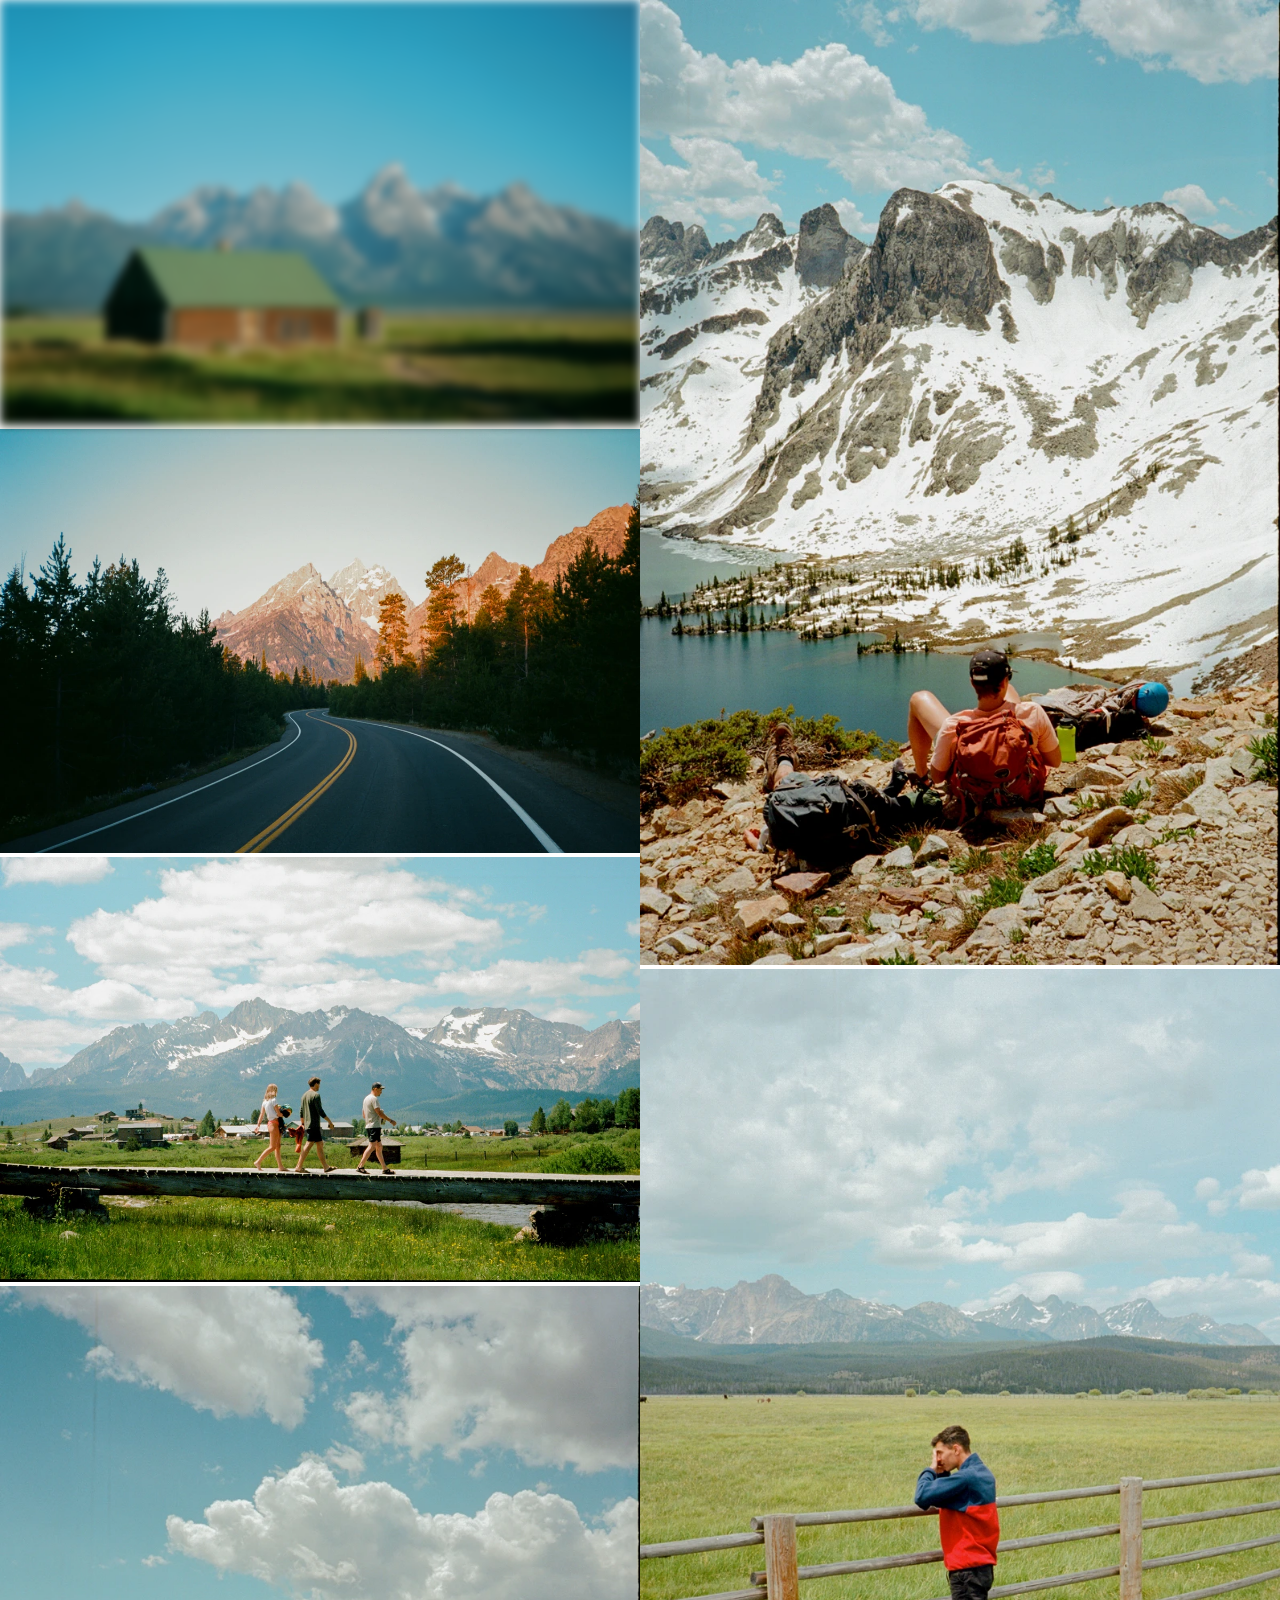
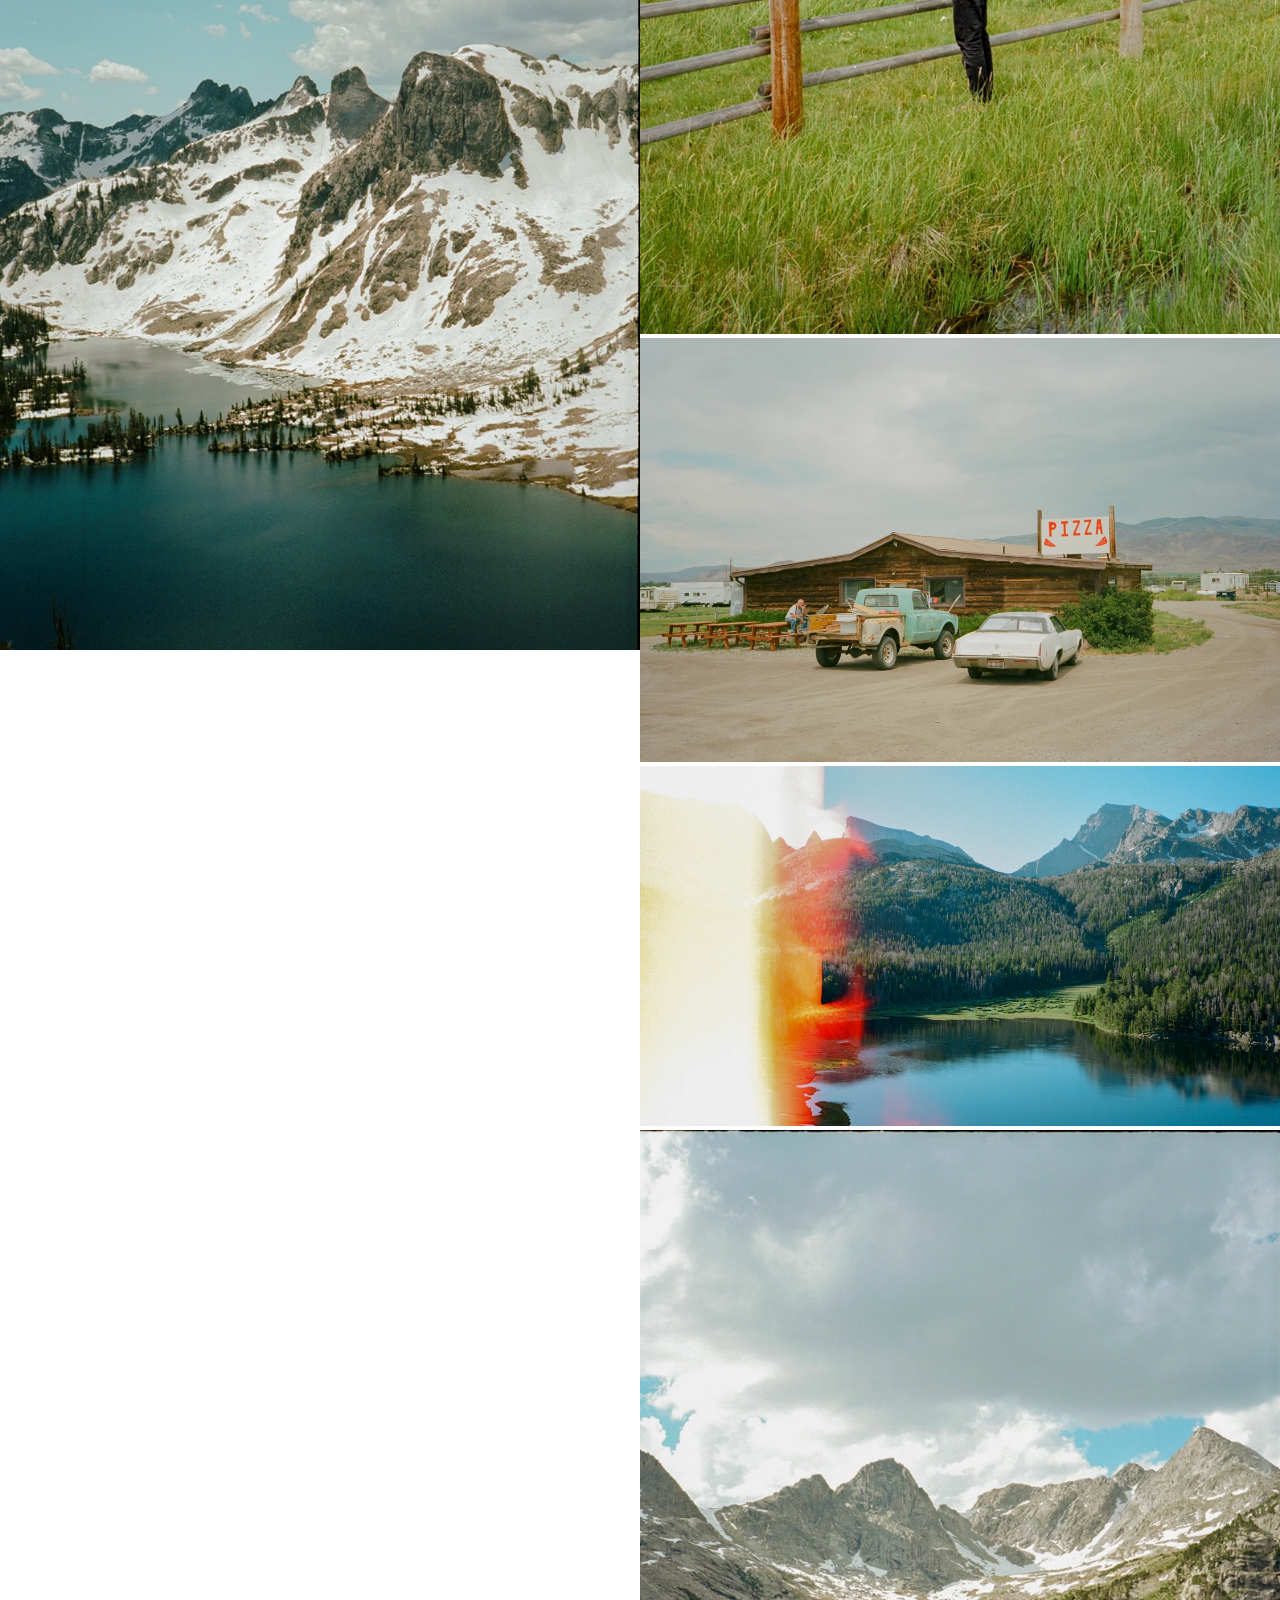
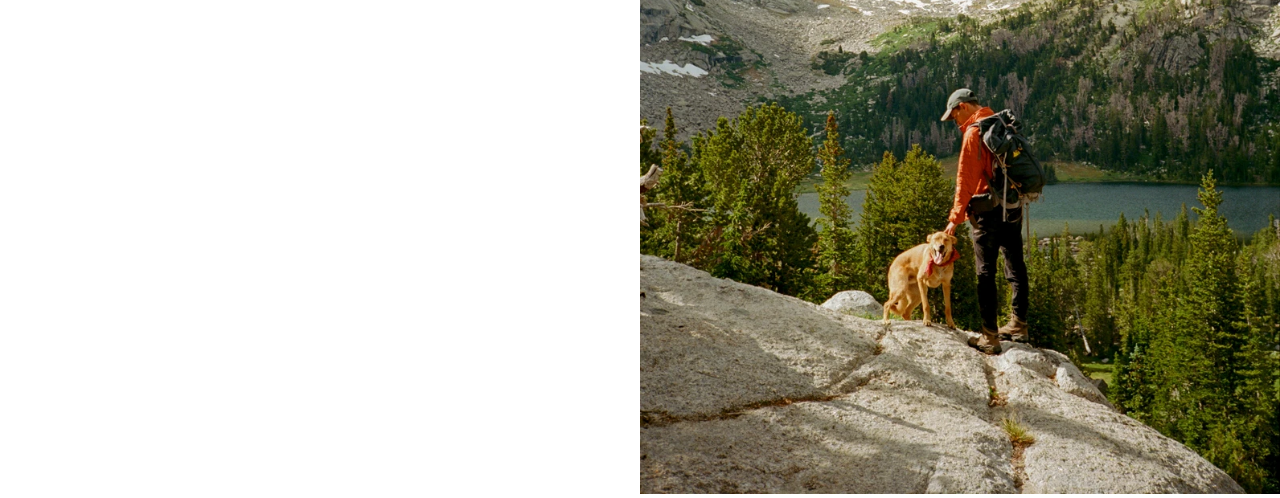
==== index.html @ 5eeb5e64 "first commit" ====
<!DOCTYPE html>
<html lang="en" dir="ltr">
  <head>
    <meta charset="utf-8">
    <title>Still Nomads</title>
      <link rel="stylesheet" href="assets/style.css">
  </head>
  <body>
    <div class="container">
      <div class="column">
        <img class="move" src="assets/images/1.jpg"></img>
        <img src="assets/images/2.jpg"></img>
        <img src="assets/images/3.jpg"></img>
        <img src="assets/images/4.jpg"></img>
        <img src="assets/images/5.jpg"></img>
      </div>
      <div class="column">
        <img src="assets/images/6.jpg"></img>
        <img src="assets/images/7.jpg"></img>
        <img src="assets/images/8.jpg"></img>
        <img src="assets/images/9.jpg"></img>
        <img src="assets/images/10.jpg"></img>
      </div>
    </div>
  </body>
</html>
---- assets/style.css ----
* {
  margin: 0;
  padding: 0;
  box-sizing: border-box;
  font: inherit;
}

img{
  width: 50vw;


}

img:hover{
  filter: blur(5px);
  mix-blend-mode: multiply;
}

.container{
  display: flex;
  flex-direction: row;
  flex-wrap: wrap;
}

.column{
    flex: 1;
    justify-content: flex-start;
    width: 50vw;
    display: inline-block;
    position: relative;
}

.move{
  top: 0;
  left: 40rem;
  position: absolute;
}
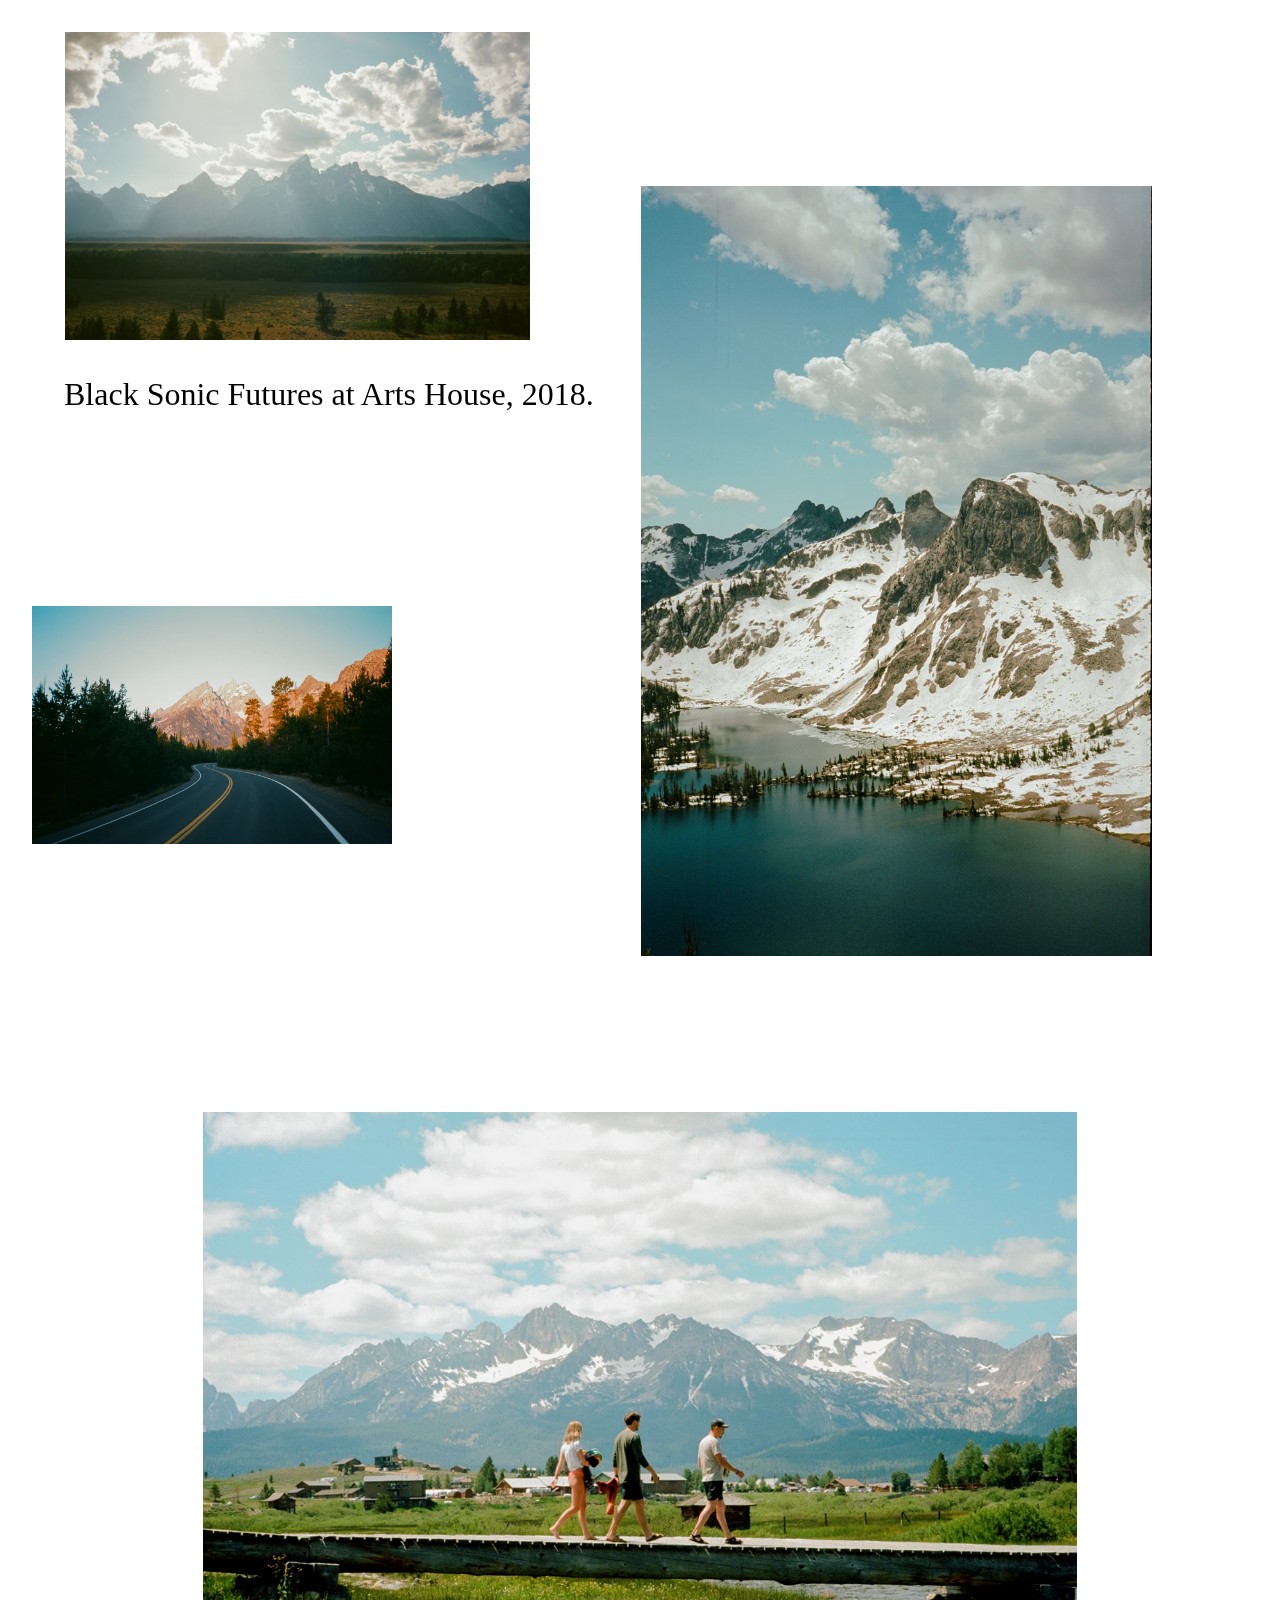
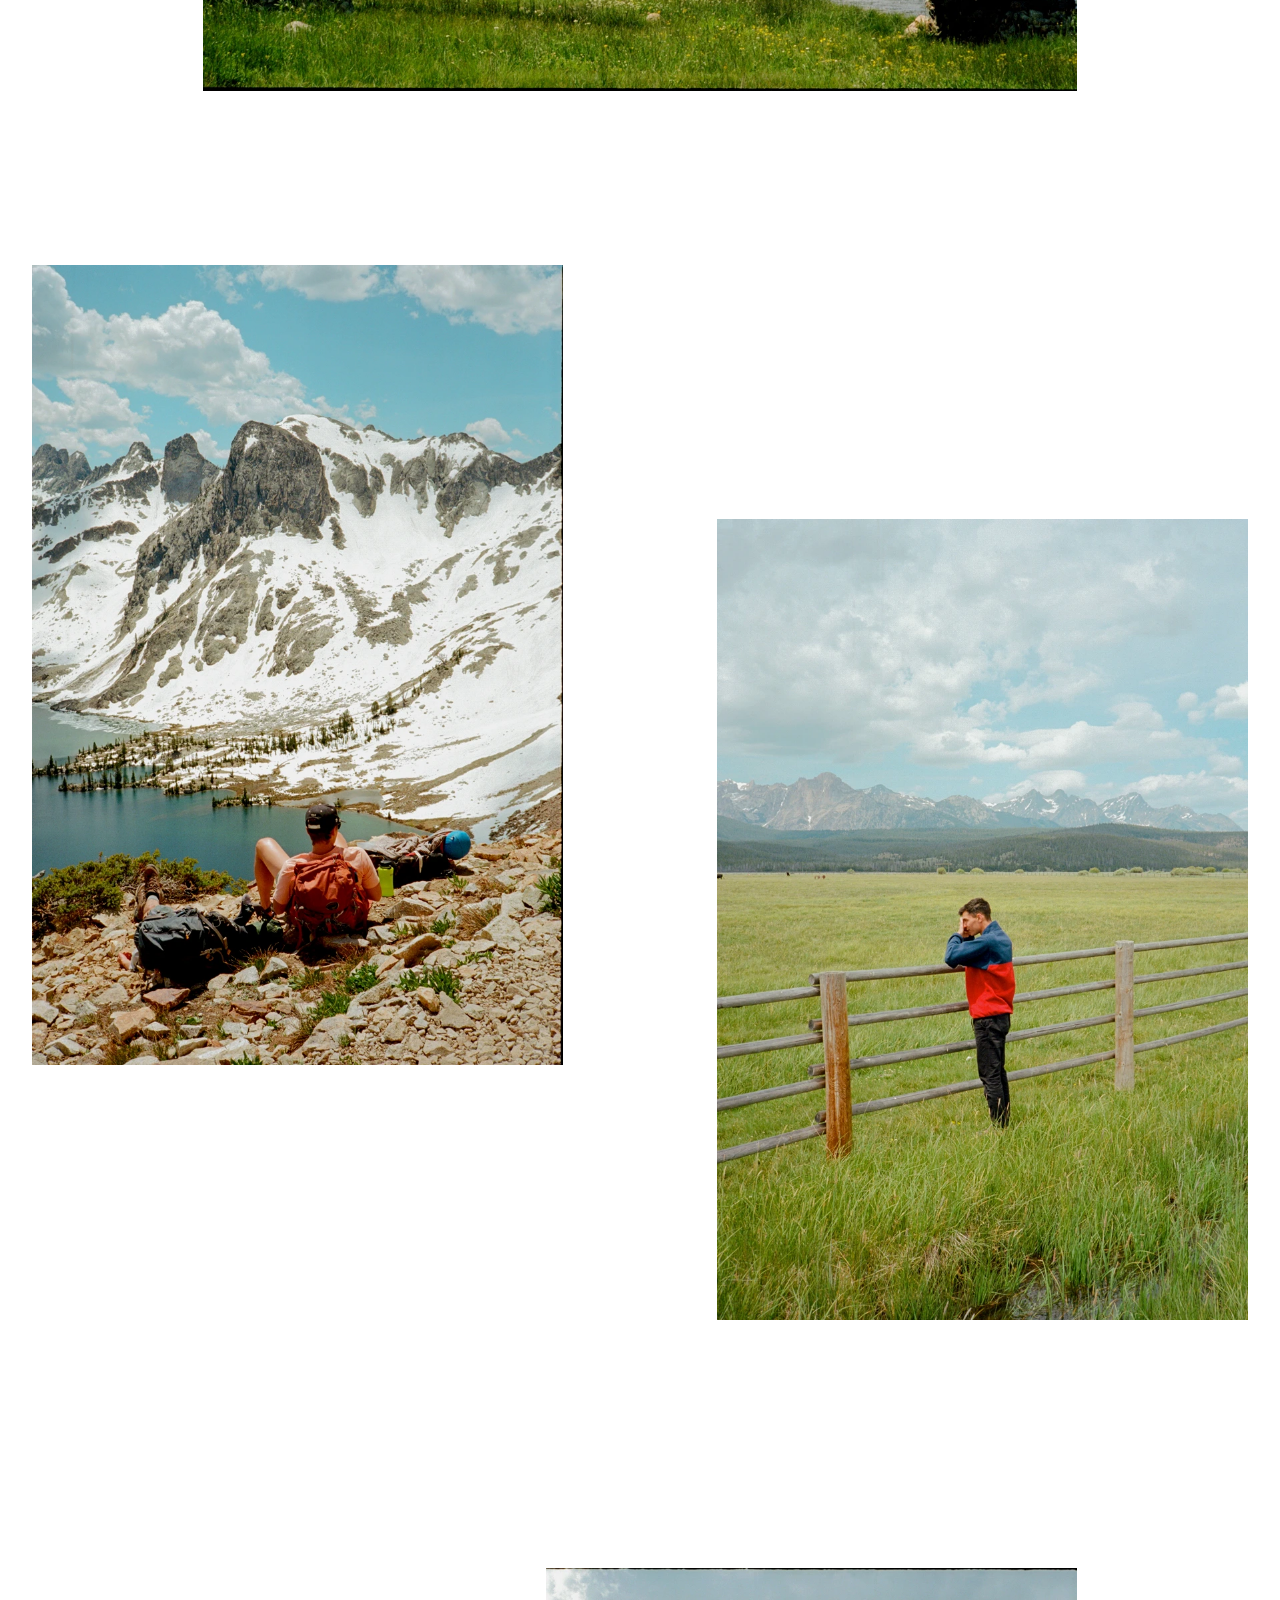
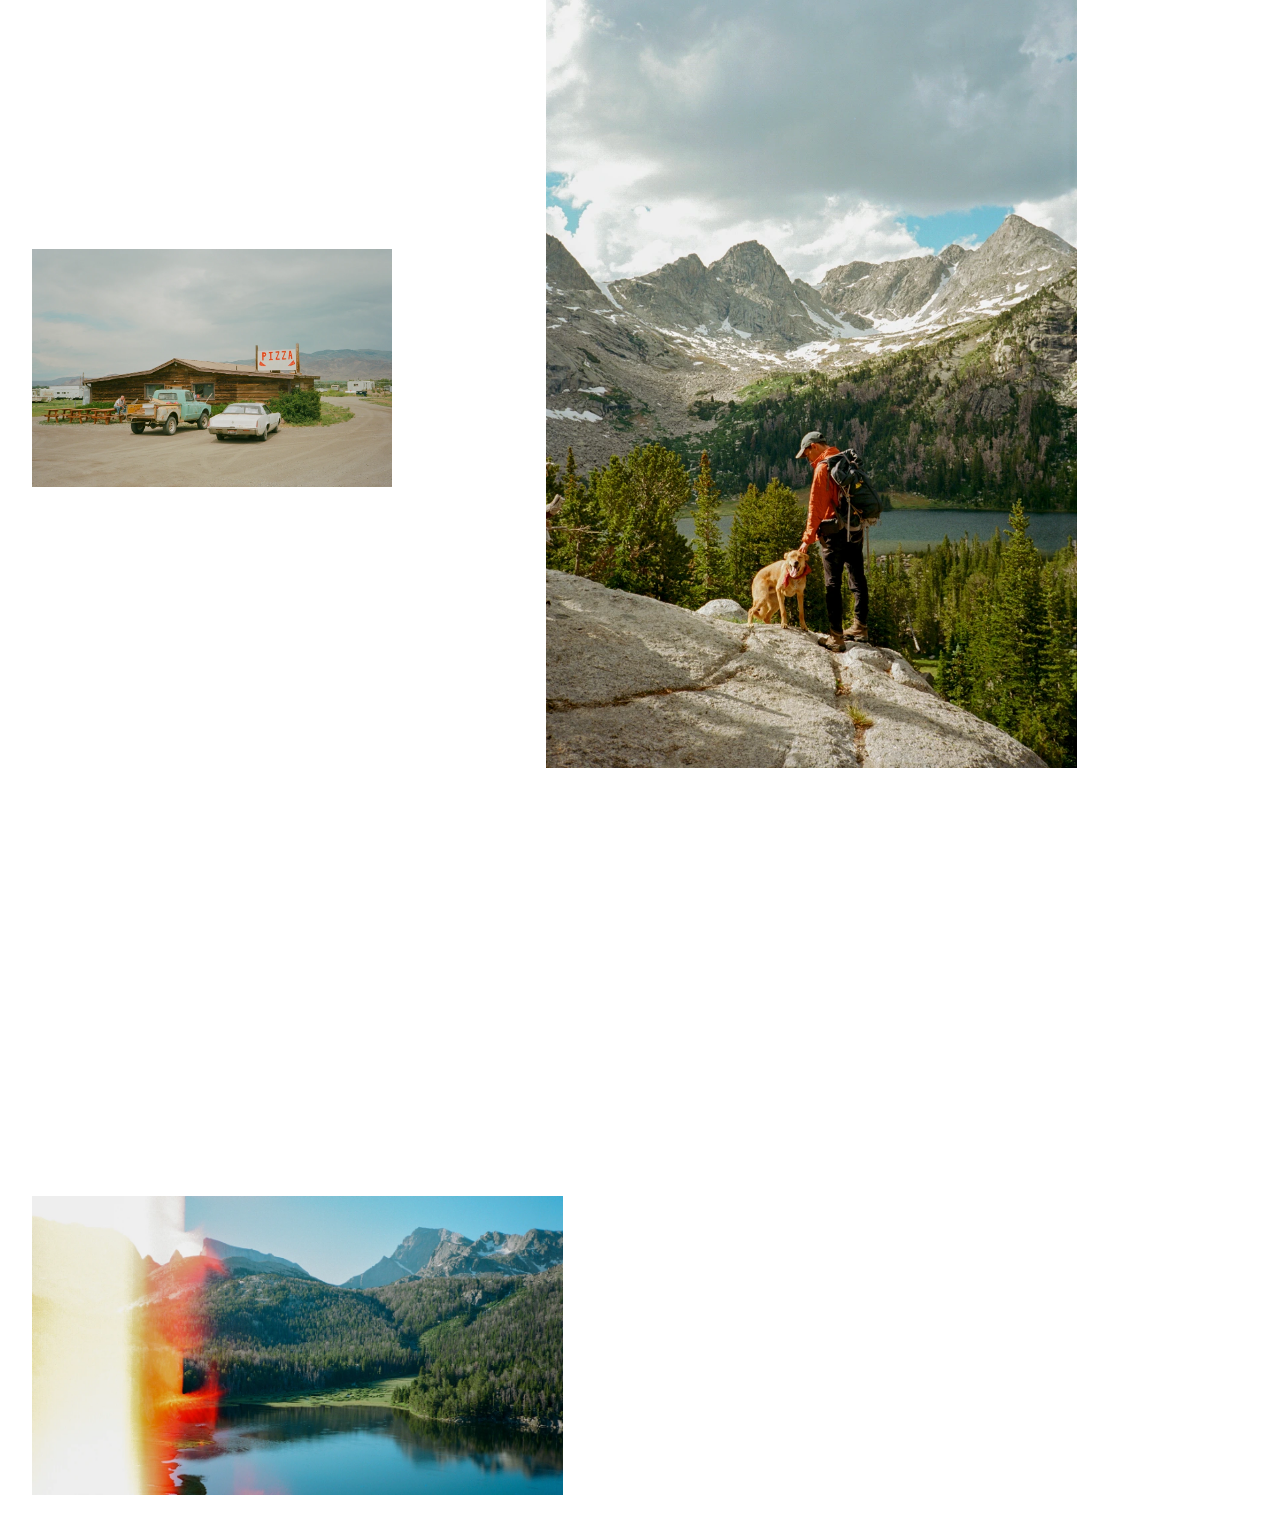
==== commit 9168ff07: "second commit" ====
--- a/index.html
+++ b/index.html
@@ -6,21 +6,38 @@
       <link rel="stylesheet" href="assets/style.css">
   </head>
   <body>
-    <div class="container">
-      <div class="column">
-        <img class="move" src="assets/images/1.jpg"></img>
-        <img src="assets/images/2.jpg"></img>
-        <img src="assets/images/3.jpg"></img>
-        <img src="assets/images/4.jpg"></img>
-        <img src="assets/images/5.jpg"></img>
-      </div>
-      <div class="column">
-        <img src="assets/images/6.jpg"></img>
-        <img src="assets/images/7.jpg"></img>
-        <img src="assets/images/8.jpg"></img>
-        <img src="assets/images/9.jpg"></img>
-        <img src="assets/images/10.jpg"></img>
-      </div>
+    <div class="gallery">
+      <figure class="gallery__item gallery__item--1">
+        <img src="assets/images/1.jpg" class="gallery__img"></img><p>Black Sonic Futures at Arts House, 2018.</p>
+      </figure>
+      <figure class="gallery__item gallery__item--2">
+        <img src="assets/images/5.jpg" class="gallery__img"></img>
+      </figure>
+      <figure class="gallery__item gallery__item--3">
+        <img src="assets/images/3.jpg" class="gallery__img"></img>
+      </figure>
+      <figure class="gallery__item gallery__item--4">
+        <img src="assets/images/4.jpg" class="gallery__img"></img>
+      </figure>
+      <figure class="gallery__item gallery__item--5">
+        <img src="assets/images/2.jpg" class="gallery__img"></img>
+      </figure>
+      <figure class="gallery__item gallery__item--6">
+        <img src="assets/images/6.jpg" class="gallery__img"></img>
+      </figure>
+      <figure class="gallery__item gallery__item--7">
+        <img src="assets/images/7.jpg" class="gallery__img"></img>
+      </figure>
+      <figure class="gallery__item gallery__item--8">
+        <img src="assets/images/8.jpg" class="gallery__img"></img>
+      </figure>
+      <figure class="gallery__item gallery__item--9">
+        <img src="assets/images/10.jpg" class="gallery__img"></img>
+      </figure>
+      <figure class="gallery__item gallery__item--10">
+        <img src="assets/images/9.jpg" class="gallery__img"></img>
+      </figure>
+
     </div>
   </body>
 </html>
--- a/assets/style.css
+++ b/assets/style.css
@@ -6,16 +6,19 @@
 }
 
 img{
-  width: 50vw;
-
-
+  padding: 2rem;
 }
 
 img:hover{
-  filter: blur(5px);
-  mix-blend-mode: multiply;
+  mix-blend-mode: hard-light;
 }
 
+p{
+  font-family: serif;
+  margin-left: 4rem;
+  font-size: 2rem;
+}
+/*
 .container{
   display: flex;
   flex-direction: row;
@@ -34,4 +37,89 @@
   top: 0;
   left: 40rem;
   position: absolute;
+} */
+
+.gallery {
+    display: grid;
+    grid-template-columns: repeat(8, 1fr);
+    grid-template-rows: repeat(8, 5vw);
+    grid-gap: 90px;
 }
+
+.gallery__img {
+    width: 100%;
+    height: 100%;
+    object-fit: contain;
+    /* object-position: left; */
+}
+
+.gallery__item--1 {
+   grid-column-start: 1;
+   grid-column-end: 5;
+   grid-row-start: 1;
+   grid-row-end: 4;
+}
+
+.gallery__item--2 {
+    grid-column-start: 4;
+    grid-column-end: 9;
+    grid-row-start: 2;
+    grid-row-end: 8;
+}
+
+.gallery__item--3 {
+    grid-column-start: 1;
+    grid-column-end: 4;
+    grid-row-start: 4;
+    grid-row-end: 8;
+    object-position: right;
+}
+
+.gallery__item--4 {
+    grid-column-start: 2;
+    grid-column-end: 8;
+    grid-row-start: 8;
+    grid-row-end: 10;
+}
+
+.gallery__item--5 {
+    grid-column-start: 8;
+    grid-column-end: 9;
+    grid-row-start: 1;
+    grid-row-end: 2;
+}
+
+.gallery__item--6 {
+    grid-column-start: 1;
+    grid-column-end: 5;
+    grid-row-start: 10;
+    grid-row-end: 16;
+}
+
+.gallery__item--7 {
+    grid-column-start: 5;
+    grid-column-end: 9;
+    grid-row-start: 13;
+    grid-row-end: 17;
+}
+
+.gallery__item--8 {
+    grid-column-start: 1;
+    grid-column-end: 4;
+    grid-row-start: 18;
+    grid-row-end: 22;
+}
+
+.gallery__item--9 {
+    grid-column-start: 4;
+    grid-column-end: 8;
+    grid-row-start: 18;
+    grid-row-end: 22;
+}
+
+.gallery__item--10 {
+    grid-column-start: 1;
+    grid-column-end: 5;
+    grid-row-start: 25;
+    grid-row-end: 28;
+}
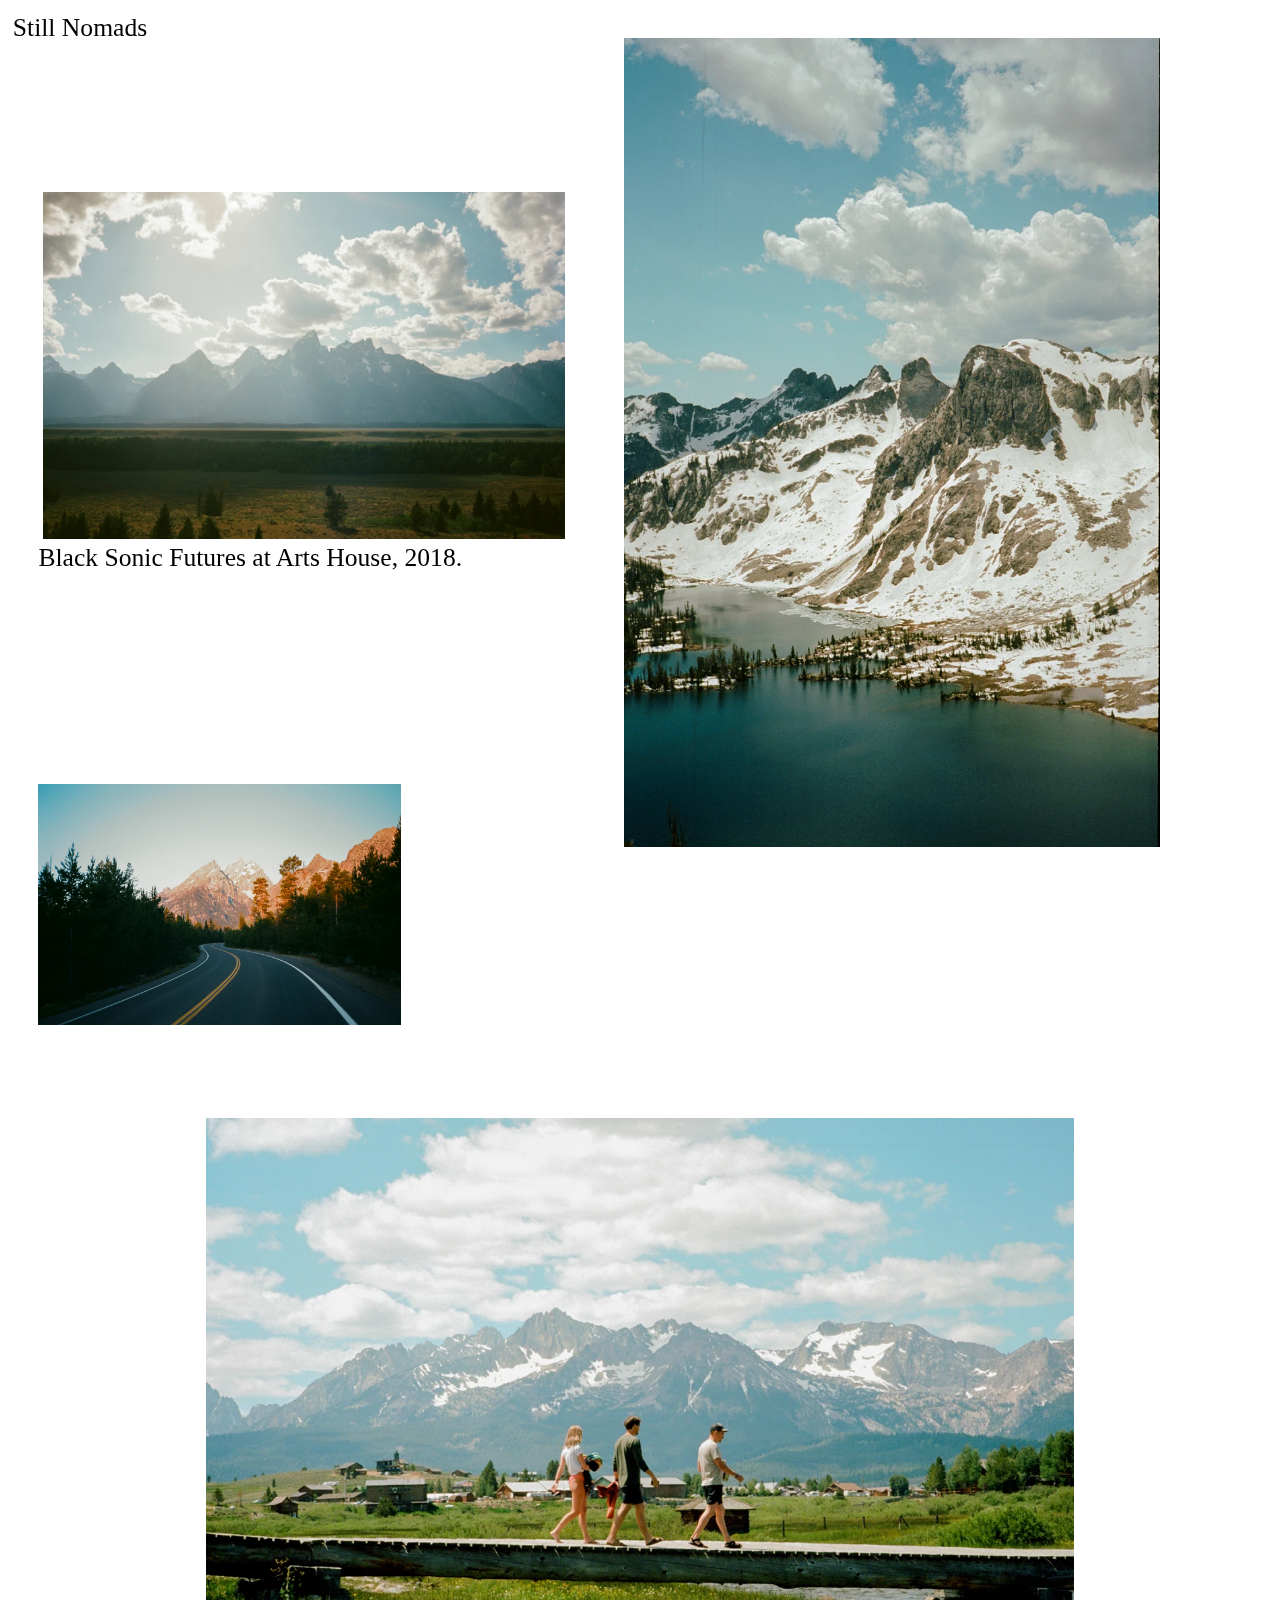
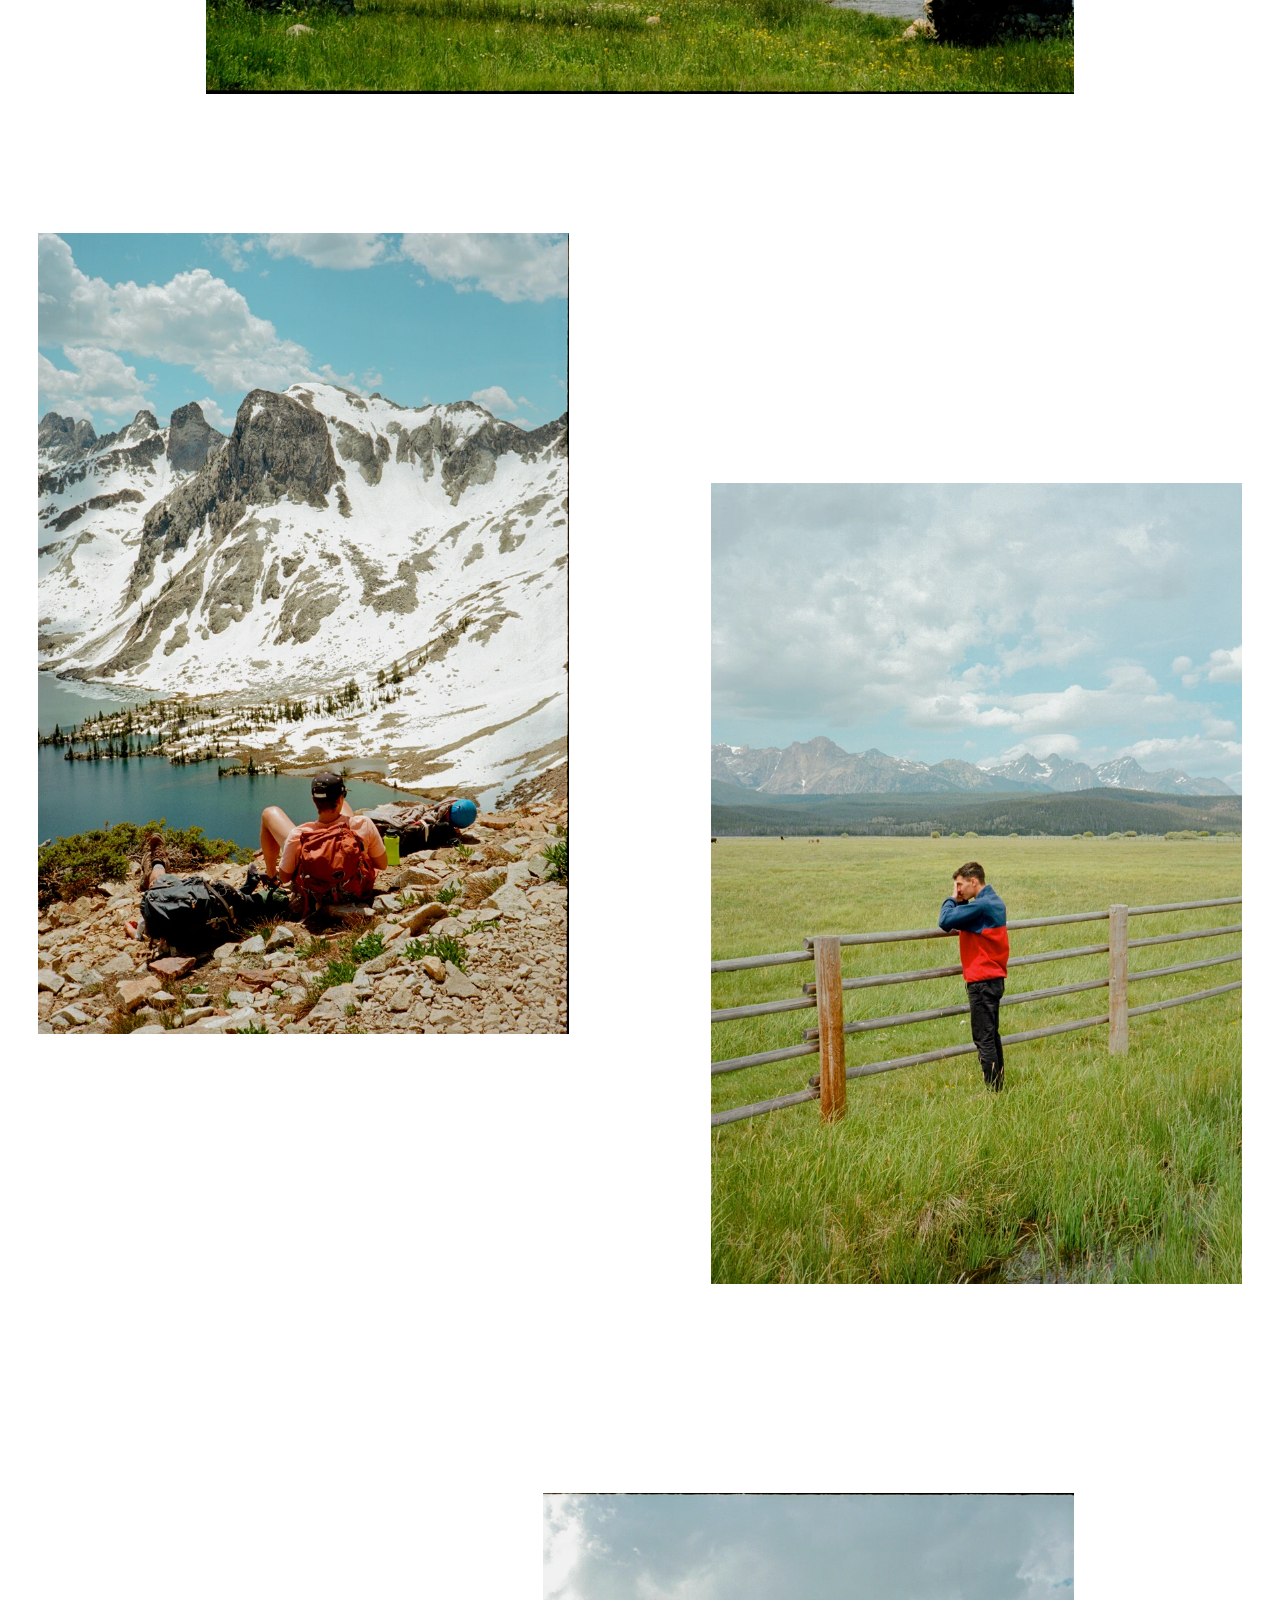
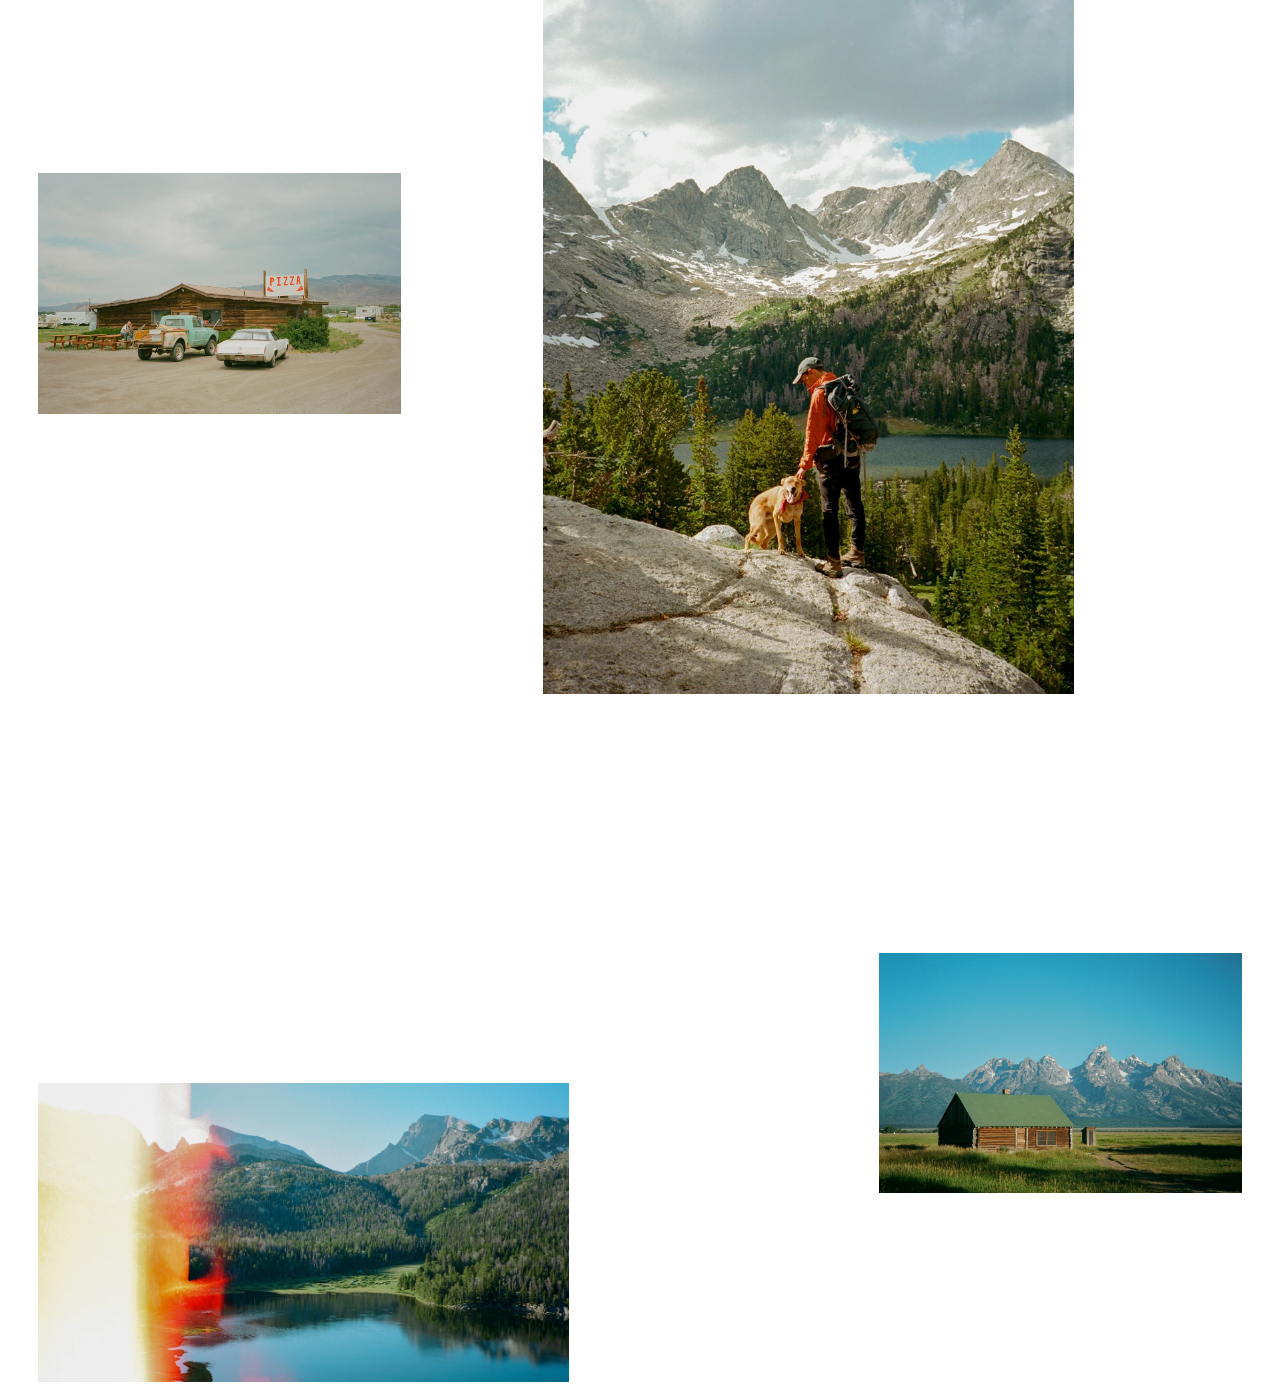
==== commit 07324bd7: "third commit" ====
--- a/index.html
+++ b/index.html
@@ -5,10 +5,14 @@
     <title>Still Nomads</title>
       <link rel="stylesheet" href="assets/style.css">
   </head>
+  <nav>
+    <a href="about.html"><p>Still Nomads</p></a>
+  </nav>
   <body>
     <div class="gallery">
       <figure class="gallery__item gallery__item--1">
-        <img src="assets/images/1.jpg" class="gallery__img"></img><p>Black Sonic Futures at Arts House, 2018.</p>
+        <img src="assets/images/1.jpg" class="gallery__img"></img>
+        <div class="caption"><p>Black Sonic Futures at Arts House, 2018.</p></div>
       </figure>
       <figure class="gallery__item gallery__item--2">
         <img src="assets/images/5.jpg" class="gallery__img"></img>
--- a/assets/style.css
+++ b/assets/style.css
@@ -5,8 +5,29 @@
   font: inherit;
 }
 
+html {
+  font-size: 1vw;
+}
+
+body{
+  padding: 1rem;
+}
+
+nav{
+  position: fixed;
+  padding-bottom: 2vw;
+}
+
+@font-face{
+  font-family: 'RJMyth';
+  src: url('./fonts/RJMyth-Regular.otf') format('otf');
+  src: url('./fonts/RJMyth-Regular.woff') format('woff');
+}
+
 img{
-  padding: 2rem;
+  padding-left: 2rem;
+  padding-right: 2rem;
+  padding-top: 2rem;
 }
 
 img:hover{
@@ -14,30 +35,22 @@
 }
 
 p{
-  font-family: serif;
-  margin-left: 4rem;
+  font-family: 'RJMyth';
   font-size: 2rem;
-}
-/*
-.container{
-  display: flex;
-  flex-direction: row;
-  flex-wrap: wrap;
+  line-height: 2.3rem;
 }
 
-.column{
-    flex: 1;
-    justify-content: flex-start;
-    width: 50vw;
-    display: inline-block;
-    position: relative;
+a{
+  text-decoration: none;
+  color: black;
 }
 
-.move{
-  top: 0;
-  left: 40rem;
-  position: absolute;
-} */
+.caption{
+  font-size: .8rem;
+  padding: 0;
+  position: relative;
+  margin-left: 2rem;
+}
 
 .gallery {
     display: grid;
@@ -56,22 +69,22 @@
 .gallery__item--1 {
    grid-column-start: 1;
    grid-column-end: 5;
-   grid-row-start: 1;
-   grid-row-end: 4;
+   grid-row-start: 2;
+   grid-row-end: 5;
 }
 
 .gallery__item--2 {
     grid-column-start: 4;
     grid-column-end: 9;
-    grid-row-start: 2;
-    grid-row-end: 8;
+    grid-row-start: 1;
+    grid-row-end: 7;
 }
 
 .gallery__item--3 {
     grid-column-start: 1;
     grid-column-end: 4;
-    grid-row-start: 4;
-    grid-row-end: 8;
+    grid-row-start: 5;
+    grid-row-end: 9;
     object-position: right;
 }
 
@@ -83,10 +96,10 @@
 }
 
 .gallery__item--5 {
-    grid-column-start: 8;
+    grid-column-start: 6;
     grid-column-end: 9;
-    grid-row-start: 1;
-    grid-row-end: 2;
+    grid-row-start: 23;
+    grid-row-end: 27;
 }
 
 .gallery__item--6 {
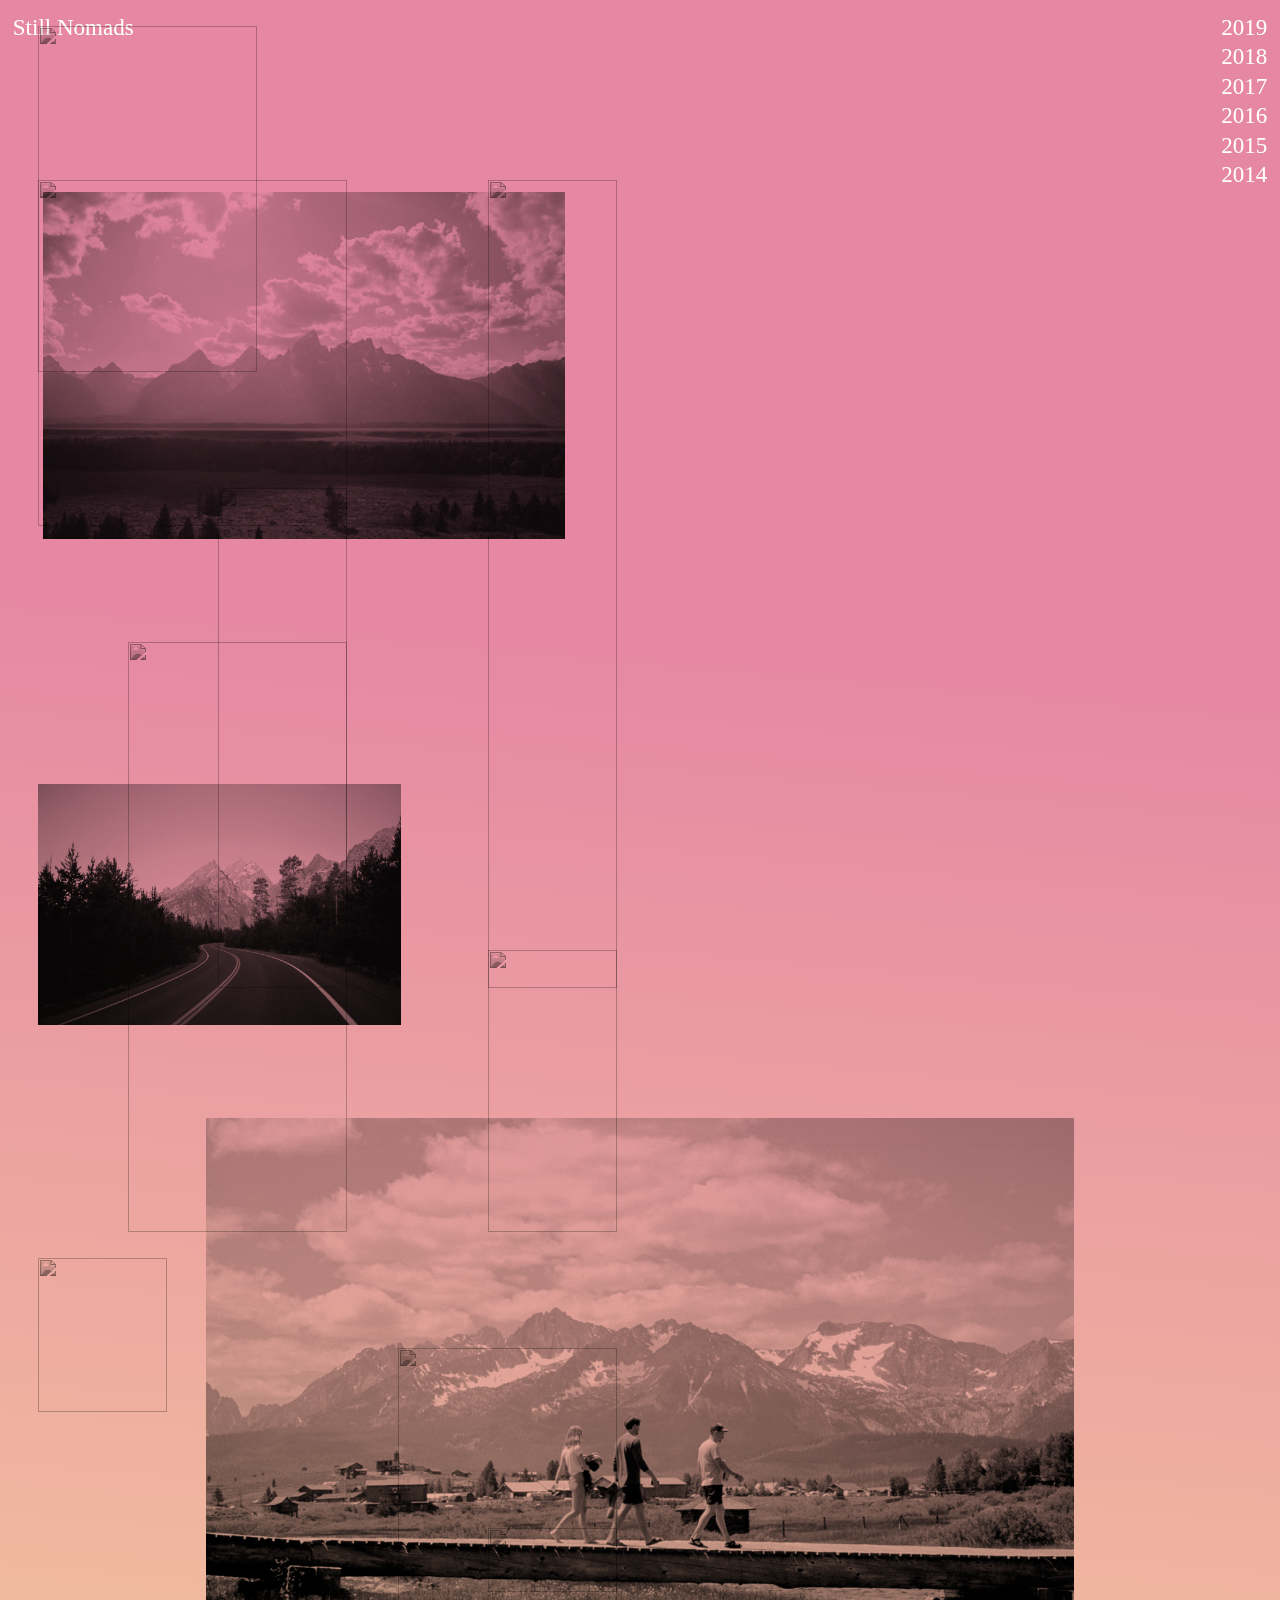
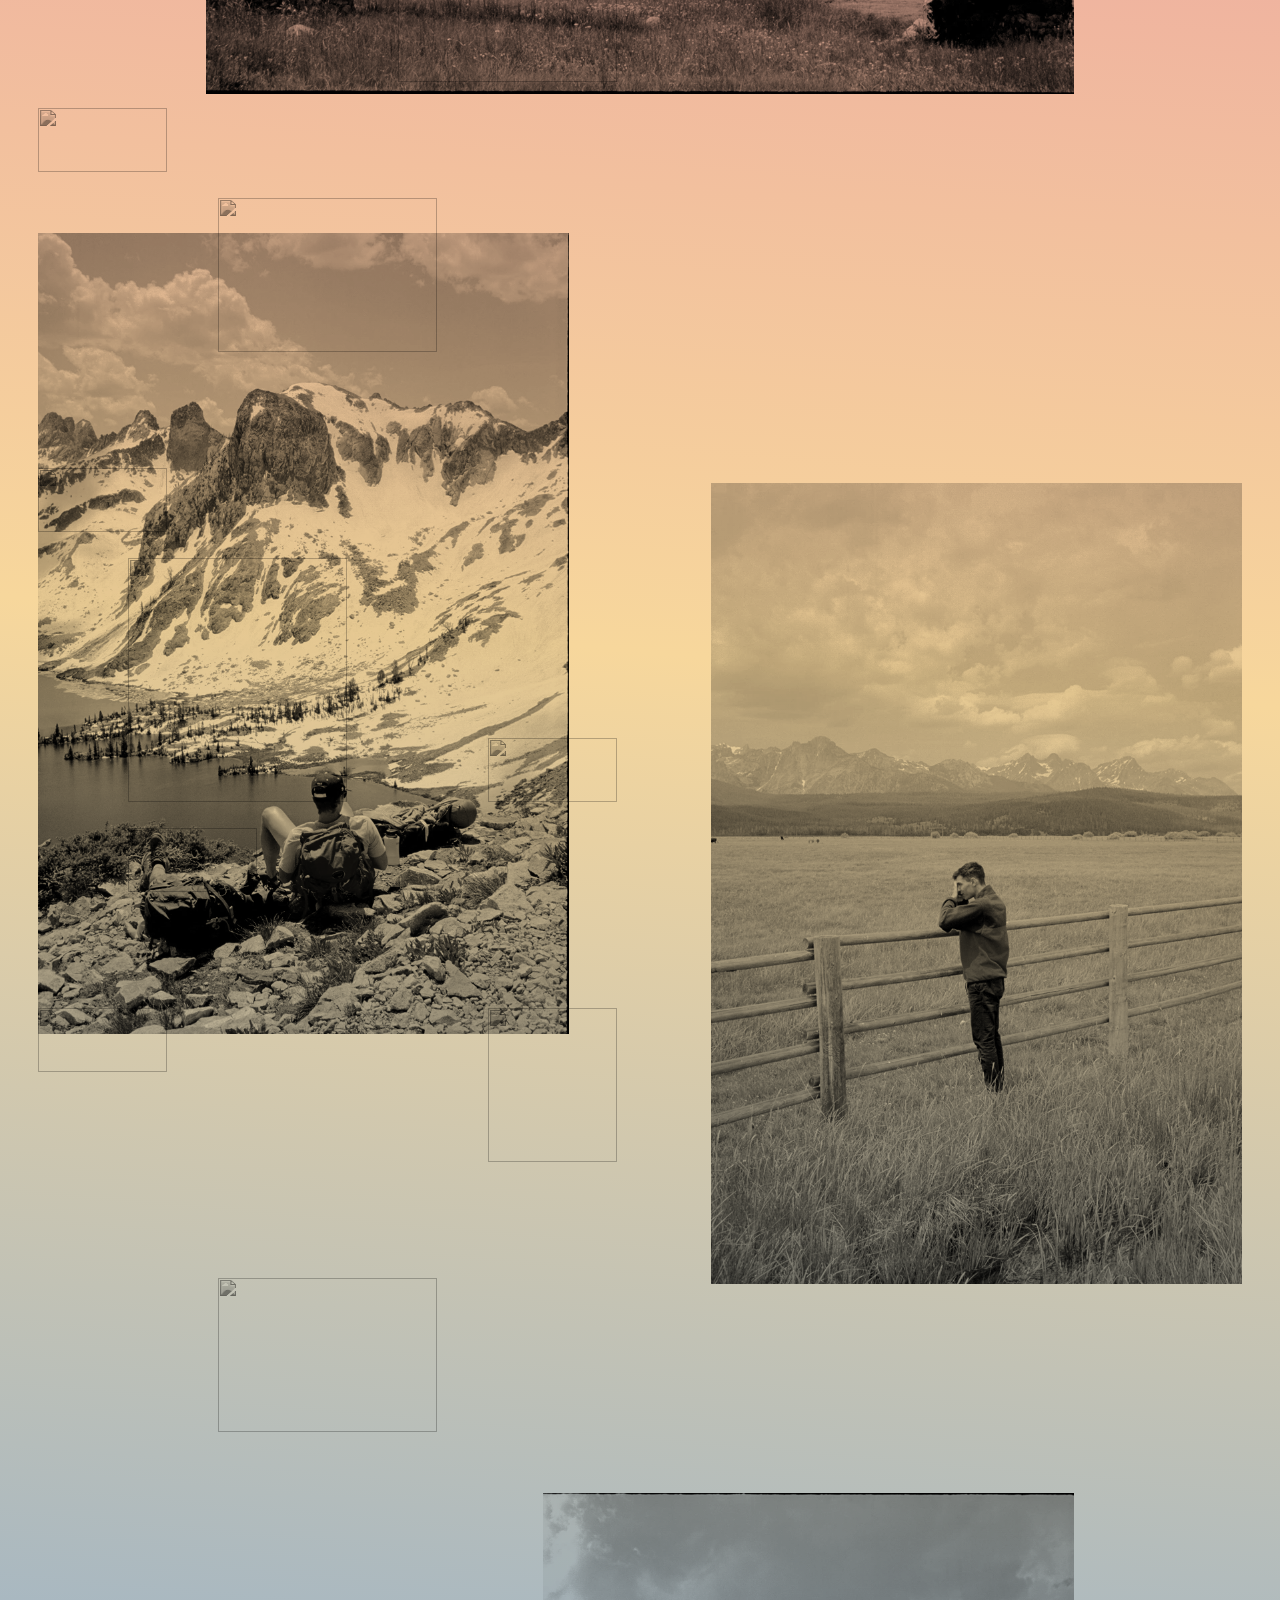
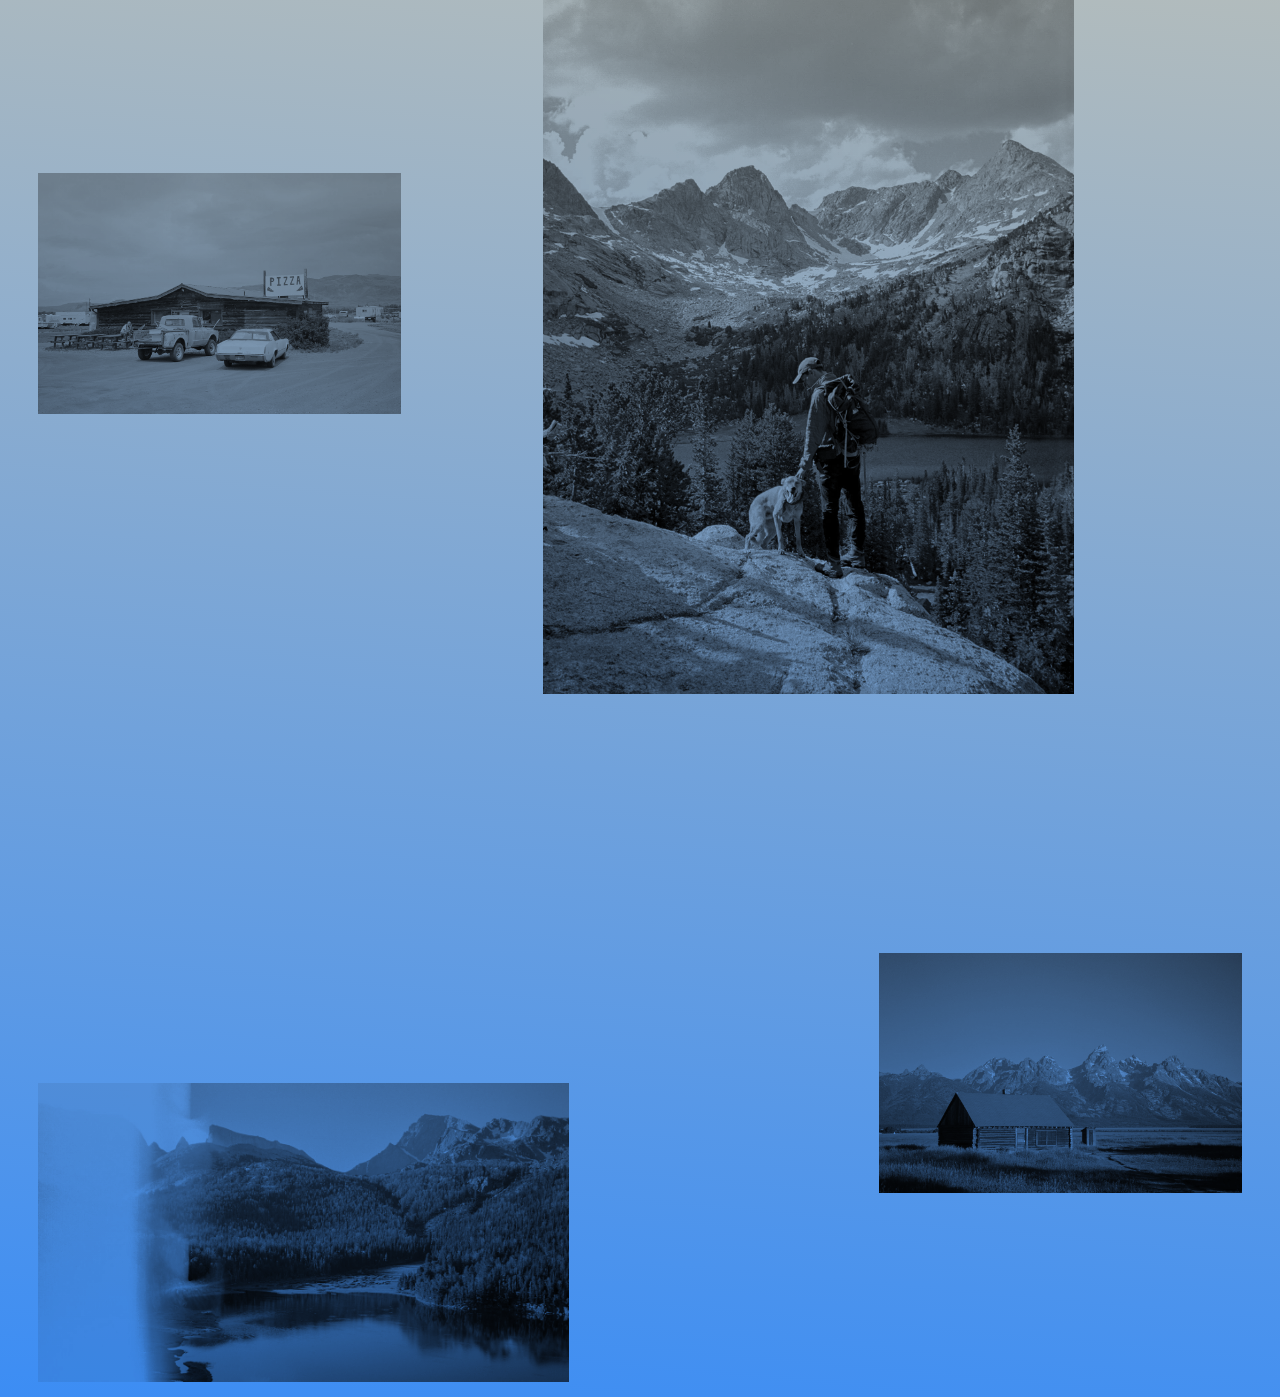
==== commit 00e7b1d6: "commit four" ====
--- a/index.html
+++ b/index.html
@@ -4,44 +4,145 @@
     <meta charset="utf-8">
     <title>Still Nomads</title>
       <link rel="stylesheet" href="assets/style.css">
+      <script src="assets/jquery.js"></script>
+      <script src="assets/main.js"></script>
+      <script src="http://ajax.googleapis.com/ajax/libs/jquery/1.7.1/jquery.min.js" type="text/javascript"></script>
   </head>
   <nav>
-    <a href="about.html"><p>Still Nomads</p></a>
+    <div class="year">
+      <div class="nine"><p>2019</p></div>
+      <div class="eight"><p>2018</p></div>
+      <div class="seven"><p>2017</p></div>
+      <li class="2016"><p>2016</p></li>
+      <li class="2015"><p>2015</p></li>
+      <li><p>2014</p></li>
+    </div>
+    <a><p>Still Nomads</p></a>
+    <div class="about">
+      <p>
+        STILL NOMADS is an African artist collective based on Wurundjeri and Boonwurrung lands. It seeks to cultivate space for young artists and art lovers to explore and experience various art forms.
+      </p>
   </nav>
   <body>
-    <div class="gallery">
+    <div class="gallery" id="year-a">
       <figure class="gallery__item gallery__item--1">
         <img src="assets/images/1.jpg" class="gallery__img"></img>
         <div class="caption"><p>Black Sonic Futures at Arts House, 2018.</p></div>
       </figure>
-      <figure class="gallery__item gallery__item--2">
+      <!-- <figure class="gallery__item gallery__item--2">
         <img src="assets/images/5.jpg" class="gallery__img"></img>
-      </figure>
+        <div class="caption"><p>Emerging Writers Festival 2019.</p></div>
+      </figure> -->
       <figure class="gallery__item gallery__item--3">
         <img src="assets/images/3.jpg" class="gallery__img"></img>
+        <div class="caption"><p>Emerging Writers Festival 2019.</p></div>
       </figure>
       <figure class="gallery__item gallery__item--4">
         <img src="assets/images/4.jpg" class="gallery__img"></img>
+        <div class="caption"><p>Colour Copy, Festival of the Photocopier, 2017.</p></div>
       </figure>
       <figure class="gallery__item gallery__item--5">
         <img src="assets/images/2.jpg" class="gallery__img"></img>
+        <div class="caption"><p>Emerging Writers Festival 2019.</p></div>
       </figure>
       <figure class="gallery__item gallery__item--6">
         <img src="assets/images/6.jpg" class="gallery__img"></img>
+        <div class="caption"><p>Black Futures Archival Workshop.</p></div>
       </figure>
       <figure class="gallery__item gallery__item--7">
         <img src="assets/images/7.jpg" class="gallery__img"></img>
+        <div class="caption"><p>Emerging Writers Festival 2019.</p></div>
       </figure>
       <figure class="gallery__item gallery__item--8">
         <img src="assets/images/8.jpg" class="gallery__img"></img>
+        <div class="caption"><p>Displace and Displant.</p></div>
       </figure>
       <figure class="gallery__item gallery__item--9">
         <img src="assets/images/10.jpg" class="gallery__img"></img>
+        <div class="caption"><p>Emerging Writers Festival 2019.</p></div>
       </figure>
       <figure class="gallery__item gallery__item--10">
         <img src="assets/images/9.jpg" class="gallery__img"></img>
+        <div class="caption"><p>Emerging Writers Festival 2019.</p></div>
       </figure>
+    </div>
 
+    <div class="gallery" id="year-b">
+      <figure class="gallery__item gallery__item--11">
+        <img src="assets/images/11.jpg" class="gallery__img"></img>
+        <div class="caption"><p>Emerging Writers Festival 2019.</p></div>
+      </figure>
+      <figure class="gallery__item gallery__item--12">
+        <img src="assets/images/12.jpg" class="gallery__img"></img>
+        <div class="caption"><p>Emerging Writers Festival 2019.</p></div>
+      </figure>
+      <figure class="gallery__item gallery__item--13">
+        <img src="assets/images/13.jpg" class="gallery__img"></img>
+        <div class="caption"><p>Emerging Writers Festival 2019.</p></div>
+      </figure>
+      <figure class="gallery__item gallery__item--14">
+        <img src="assets/images/14.jpg" class="gallery__img"></img>
+        <div class="caption"><p>Emerging Writers Festival 2019.</p></div>
+      </figure>
+      <figure class="gallery__item gallery__item--15">
+        <img src="assets/images/15.jpg" class="gallery__img"></img>
+        <div class="caption"><p>Emerging Writers Festival 2019.</p></div>
+      </figure>
+      <figure class="gallery__item gallery__item--16">
+        <img src="assets/images/16.jpg" class="gallery__img"></img>
+        <div class="caption"><p>Emerging Writers Festival 2019.</p></div>
+      </figure>
+      <figure class="gallery__item gallery__item--17">
+        <img src="assets/images/17.jpg" class="gallery__img"></img>
+        <div class="caption"><p>Emerging Writers Festival 2019.</p></div>
+      </figure>
+      <figure class="gallery__item gallery__item--18">
+        <img src="assets/images/20.jpg" class="gallery__img"></img>
+        <div class="caption"><p>Emerging Writers Festival 2019.</p></div>
+      </figure>
+      <figure class="gallery__item gallery__item--19">
+        <img src="assets/images/19.jpg" class="gallery__img"></img>
+        <div class="caption"><p>Emerging Writers Festival 2019.</p></div>
+      </figure>
+    </div>
+      <div class="gallery" id="year-c">
+        <figure class="gallery__item gallery__item--20">
+          <img src="assets/images/21.jpg" class="gallery__img"></img>
+          <div class="caption"><p>Emerging Writers Festival 2019.</p></div>
+        </figure>
+        <figure class="gallery__item gallery__item--21">
+          <img src="assets/images/22.jpg" class="gallery__img"></img>
+          <div class="caption"><p>Emerging Writers Festival 2019.</p></div>
+        </figure>
+        <figure class="gallery__item gallery__item--22">
+          <img src="assets/images/23.jpg" class="gallery__img"></img>
+          <div class="caption"><p>Emerging Writers Festival 2019.</p></div>
+        </figure>
+        <figure class="gallery__item gallery__item--23">
+          <img src="assets/images/24.jpg" class="gallery__img"></img>
+          <div class="caption"><p>Emerging Writers Festival 2019.</p></div>
+        </figure>
+        <figure class="gallery__item gallery__item--24">
+          <img src="assets/images/25.jpg" class="gallery__img"></img>
+          <div class="caption"><p>Emerging Writers Festival 2019.</p></div>
+        </figure>
+        <figure class="gallery__item gallery__item--25">
+          <img src="assets/images/26.jpg" class="gallery__img"></img>
+          <div class="caption"><p>Emerging Writers Festival 2019.</p></div>
+        </figure>
+        <figure class="gallery__item gallery__item--26">
+          <img src="assets/images/27.jpg" class="gallery__img"></img>
+          <div class="caption"><p>Emerging Writers Festival 2019.</p></div>
+        </figure>
+        <figure class="gallery__item gallery__item--27">
+          <img src="assets/images/28.jpg" class="gallery__img"></img>
+          <div class="caption"><p>Emerging Writers Festival 2019.</p></div>
+        </figure>
+        <figure class="gallery__item gallery__item--28">
+          <img src="assets/images/30.jpg" class="gallery__img"></img>
+          <div class="caption"><p>Emerging Writers Festival 2019.</p></div>
+        </figure>
+      </div>
     </div>
   </body>
 </html>
--- a/assets/style.css
+++ b/assets/style.css
@@ -7,15 +7,18 @@
 
 html {
   font-size: 1vw;
+   background: #fff;
 }
 
 body{
   padding: 1rem;
+  background: linear-gradient(5deg, #3c8df4 0%, #f7d79c 51%, #e688a3 85%);
 }
 
 nav{
   position: fixed;
   padding-bottom: 2vw;
+  width: 100vw;
 }
 
 @font-face{
@@ -28,28 +31,69 @@
   padding-left: 2rem;
   padding-right: 2rem;
   padding-top: 2rem;
+  filter: saturate(0);
+  mix-blend-mode: multiply;
+  z-index: 100;
 }
 
 img:hover{
-  mix-blend-mode: hard-light;
+
+mix-blend-mode: normal;
+  filter: drop-shadow(5px 5px 20px yellow);
 }
 
 p{
   font-family: 'RJMyth';
-  font-size: 2rem;
+  font-size: 1.8rem;
   line-height: 2.3rem;
+  color: white;
 }
 
 a{
   text-decoration: none;
-  color: black;
+  color: white;
 }
 
 .caption{
   font-size: .8rem;
-  padding: 0;
-  position: relative;
-  margin-left: 2rem;
+  padding: 1vw;
+  position: fixed;
+  text-align: center;
+  display: none;
+  bottom: 0;
+  left: 0;
+  color: white;
+}
+
+img:hover + .caption{
+  display: block;
+}
+
+.about{
+  display: none;
+}
+
+.year{
+  float: right;
+  right: 0;
+  position: fixed;
+  padding: 1vw;
+  padding-top: 0;
+  color: black;
+  z-index: 1000;
+}
+
+li{
+  list-style: none;
+}
+
+a:hover + .about{
+  display: block;
+  bottom: 0;
+  left: 0;
+  position: fixed;
+  padding: 1vw;
+  color: white;
 }
 
 .gallery {
@@ -57,6 +101,41 @@
     grid-template-columns: repeat(8, 1fr);
     grid-template-rows: repeat(8, 5vw);
     grid-gap: 90px;
+    position: relative;
+
+}
+
+/* .visibility{
+  visibility: visible;
+  z-index: 100;
+} */
+
+.gallery:nth-of-type(1){
+  /* visibility: hidden; */
+  /* top: 0; */
+}
+
+#year-a{
+  visibility: visible;
+}
+
+#year-b{
+  visibility: visible;
+}
+
+#year-c{
+  visibility: visible;
+}
+
+.gallery:nth-of-type(2){
+  position: absolute;
+  top: 0;
+  /* visibility: hidden; */
+}
+
+.gallery:nth-of-type(3){
+  position: absolute;
+  top: 0;
 }
 
 .gallery__img {
@@ -136,3 +215,129 @@
     grid-row-start: 25;
     grid-row-end: 28;
 }
+
+.gallery__item--11 {
+    grid-column-start: 6;
+    grid-column-end: 9;
+    grid-row-start: 2;
+    grid-row-end: 8;
+}
+
+.gallery__item--12 {
+    grid-column-start: 1;
+    grid-column-end: 6;
+    grid-row-start: 2;
+    grid-row-end: 5;
+}
+
+.gallery__item--13 {
+    grid-column-start: 2;
+    grid-column-end: 6;
+    grid-row-start: 5;
+    grid-row-end: 10;
+}
+
+.gallery__item--14 {
+    grid-column-start: 5;
+    grid-column-end: 9;
+    grid-row-start: 10;
+    grid-row-end: 15;
+}
+
+.gallery__item--15 {
+    grid-column-start: 3;
+    grid-column-end: 7;
+    grid-row-start: 15;
+    grid-row-end: 18;
+}
+
+.gallery__item--16 {
+    grid-column-start: 2;
+    grid-column-end: 6;
+    grid-row-start: 19;
+    grid-row-end: 23;
+}
+
+.gallery__item--17 {
+    grid-column-start: 6;
+    grid-column-end: 9;
+    grid-row-start: 24;
+    grid-row-end: 27;
+}
+
+.gallery__item--18 {
+    grid-column-start: 1;
+    grid-column-end: 4;
+    grid-row-start: 24;
+    grid-row-end: 26;
+}
+
+.gallery__item--19 {
+    grid-column-start: 3;
+    grid-column-end: 7;
+    grid-row-start: 27;
+    grid-row-end: 30;
+}
+
+.gallery__item--20 {
+    grid-column-start: 1;
+    grid-column-end: 5;
+    grid-row-start: 1;
+    grid-row-end: 4;
+}
+
+.gallery__item--21 {
+    grid-column-start: 3;
+    grid-column-end: 6;
+    grid-row-start: 4;
+    grid-row-end: 8;
+}
+
+.gallery__item--22 {
+    grid-column-start: 6;
+    grid-column-end: 9;
+    grid-row-start: 7;
+    grid-row-end: 10;
+}
+
+.gallery__item--23 {
+    grid-column-start: 1;
+    grid-column-end: 4;
+    grid-row-start: 9;
+    grid-row-end: 12;
+}
+
+.gallery__item--24 {
+    grid-column-start: 6;
+    grid-column-end: 9;
+    grid-row-start: 12;
+    grid-row-end: 14;
+}
+
+.gallery__item--25 {
+    grid-column-start: 1;
+    grid-column-end: 4;
+    grid-row-start: 14;
+    grid-row-end: 16;
+}
+
+.gallery__item--26 {
+    grid-column-start: 1;
+    grid-column-end: 4;
+    grid-row-start: 18;
+    grid-row-end: 20;
+}
+
+.gallery__item--27 {
+    grid-column-start: 6;
+    grid-column-end: 9;
+    grid-row-start: 21;
+    grid-row-end: 23;
+}
+
+.gallery__item--28 {
+    grid-column-start: 2;
+    grid-column-end: 5;
+    grid-row-start: 22;
+    grid-row-end: 24;
+}
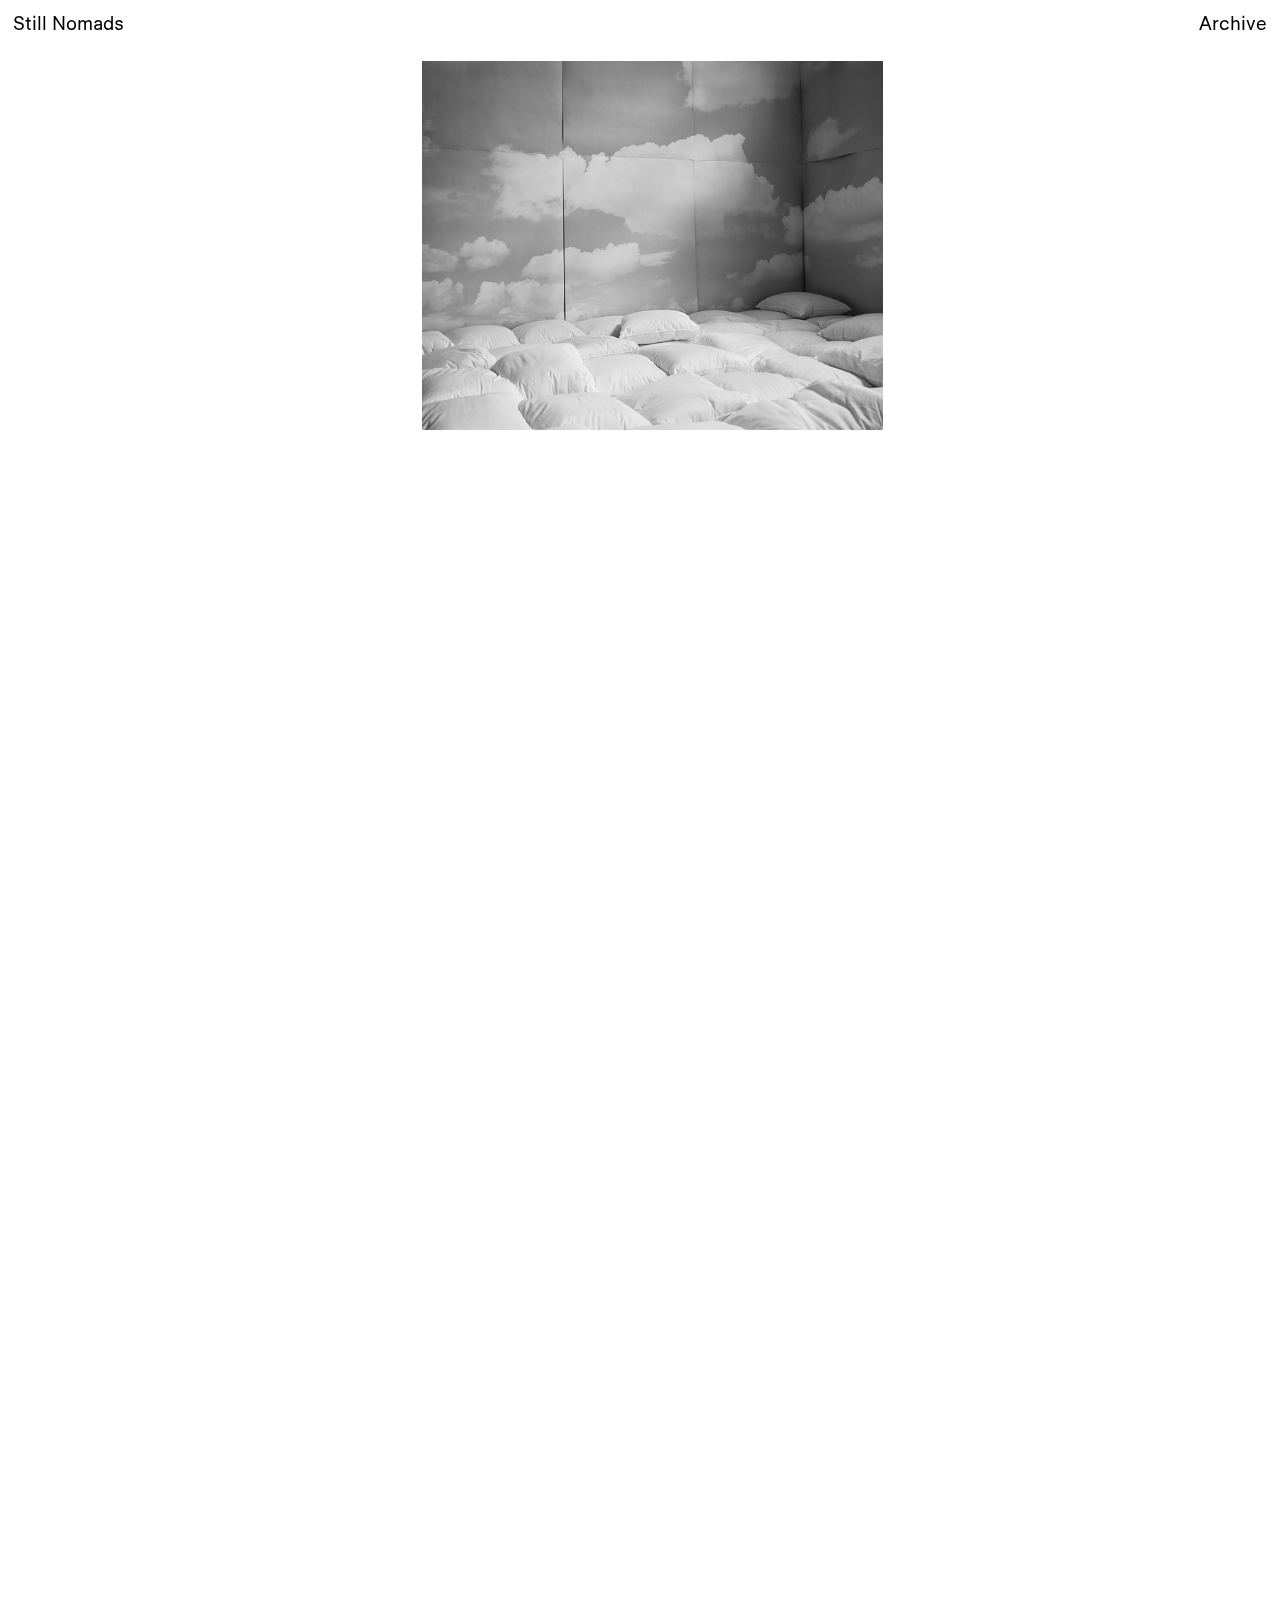
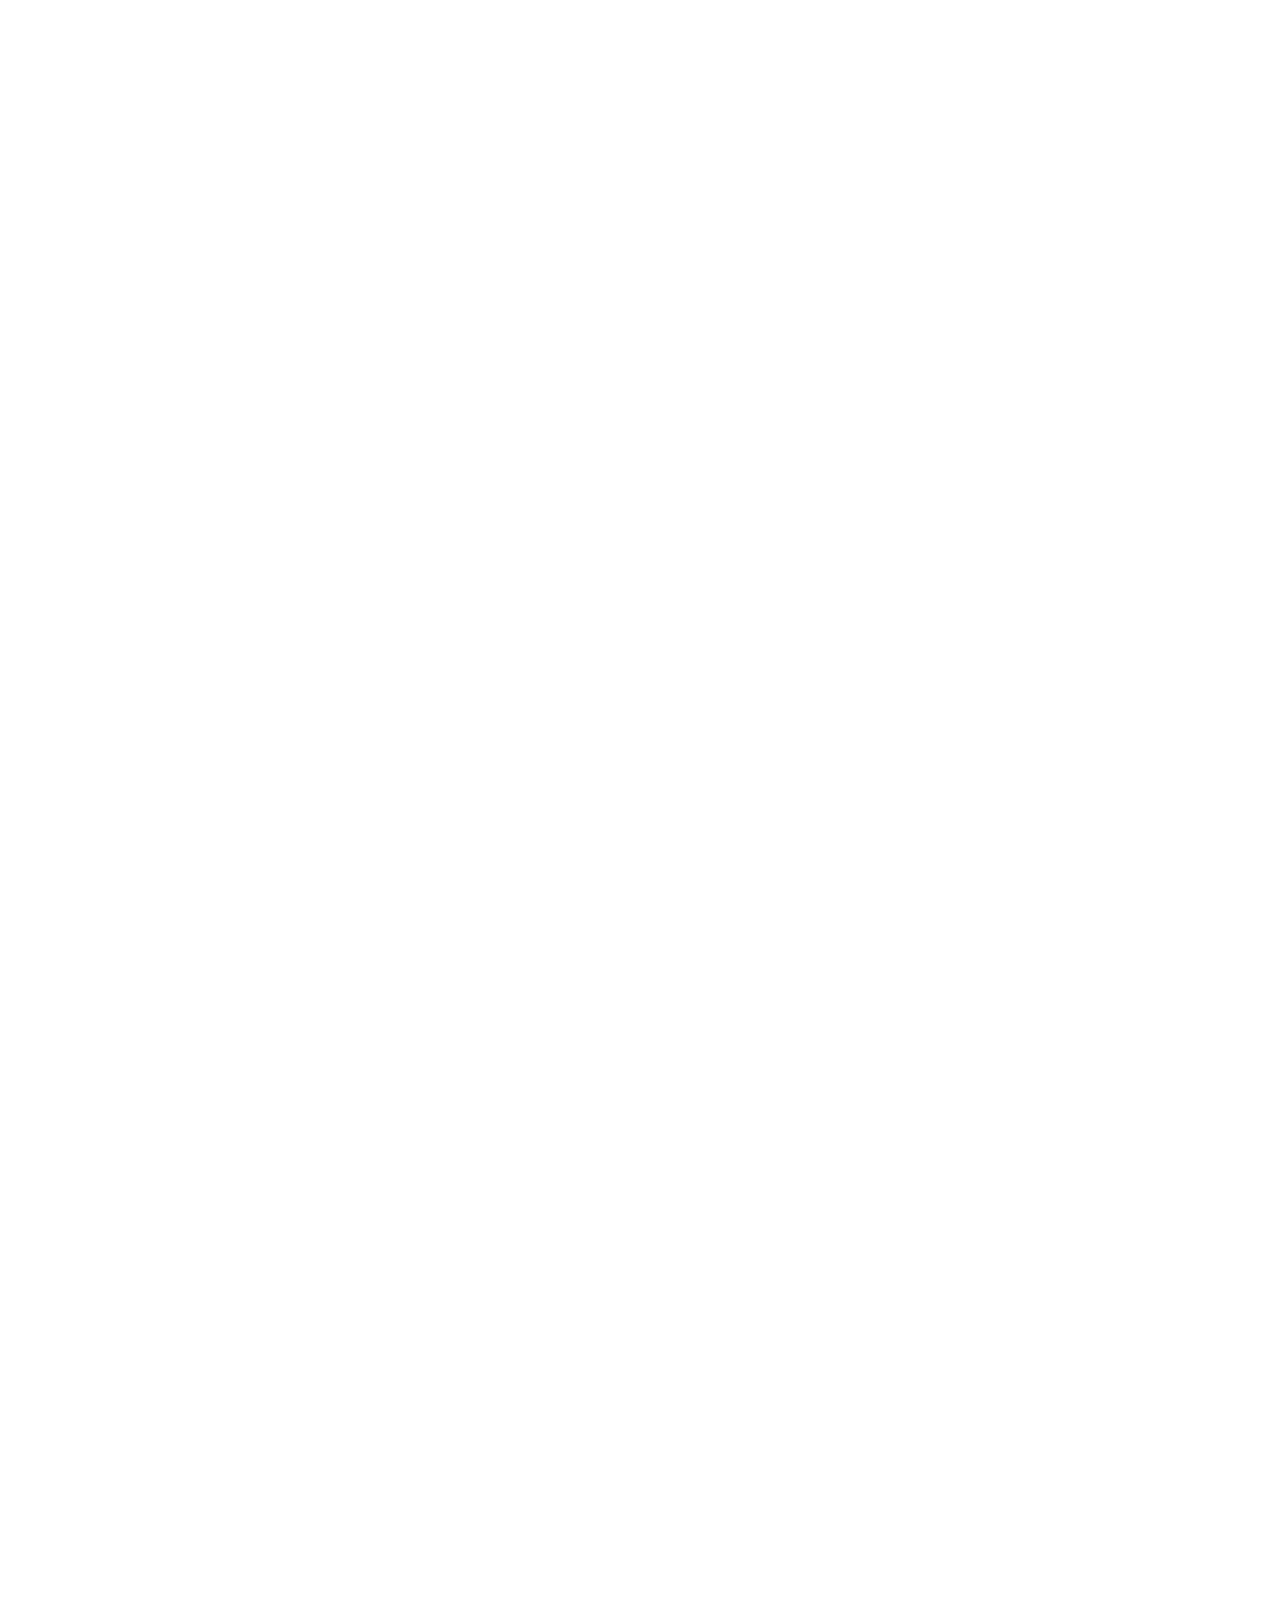
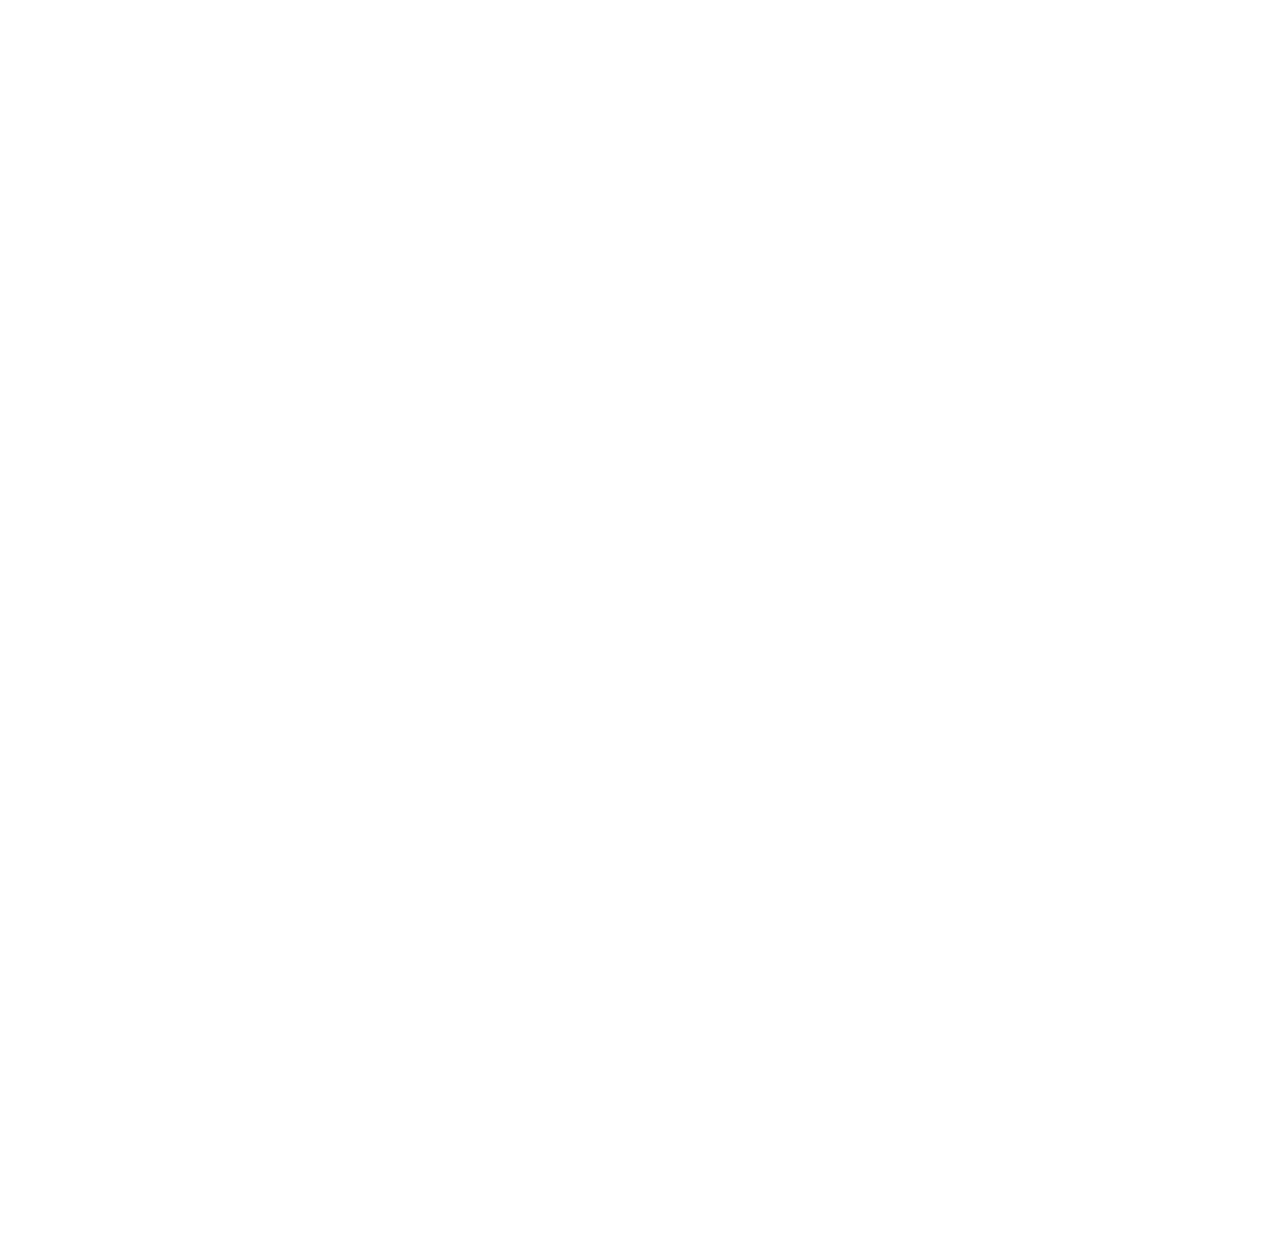
==== commit a3862a7e: "add draggable images Please enter the commit message for your changes. Lines starting" ====
--- a/index.html
+++ b/index.html
@@ -9,33 +9,47 @@
       <script src="http://ajax.googleapis.com/ajax/libs/jquery/1.7.1/jquery.min.js" type="text/javascript"></script>
   </head>
   <nav>
-    <div class="year">
-      <div class="nine"><p>2019</p></div>
-      <div class="eight"><p>2018</p></div>
-      <div class="seven"><p>2017</p></div>
+    <div class="heading"><p>Still Nomads</p></div>
+    <div id="archive"><p>Archive</p></div>
+    <div class="archivee">
+      <li class="nine" onclick="myFunction2019()"><p>2019</p></li>
+      <li class="eight" onclick="myFunction2018()"><p>2018</p></li>
+      <li class="seven" onclick="myFunction2017()"><p>2017</p></li>
       <li class="2016"><p>2016</p></li>
       <li class="2015"><p>2015</p></li>
       <li><p>2014</p></li>
     </div>
-    <a><p>Still Nomads</p></a>
+    <div class="img-container">
+      <div class="solo-img">
+        <img src="assets/images/7.jpg"></img>
+      </div>
+    </div>
+
     <div class="about">
       <p>
         STILL NOMADS is an African artist collective based on Wurundjeri and Boonwurrung lands. It seeks to cultivate space for young artists and art lovers to explore and experience various art forms.
+        <!-- <br><br>Still Nomads acknowledges the Wurundjeri-Willam people of the Kulin nation as the traditional custodians of the land on which we live and work. we acknowledge their continuing connection to land, waterways and community and pay our respects to Elders past, present and emerging. -->
       </p>
+    </div>
   </nav>
+
   <body>
+  </div>
+    <div id="container">
+      <div id="innercontainer">
     <div class="gallery" id="year-a">
-      <figure class="gallery__item gallery__item--1">
-        <img src="assets/images/1.jpg" class="gallery__img"></img>
+        <figure class="gallery__item gallery__item--1">
+        <img src="assets/images/1.jpg" class="gallery__img" id="item"></img>
         <div class="caption"><p>Black Sonic Futures at Arts House, 2018.</p></div>
       </figure>
-      <!-- <figure class="gallery__item gallery__item--2">
+      <figure class="gallery__item gallery__item--2">
         <img src="assets/images/5.jpg" class="gallery__img"></img>
         <div class="caption"><p>Emerging Writers Festival 2019.</p></div>
-      </figure> -->
+      </figure>
+
       <figure class="gallery__item gallery__item--3">
         <img src="assets/images/3.jpg" class="gallery__img"></img>
-        <div class="caption"><p>Emerging Writers Festival 2019.</p></div>
+        <div class="caption"><p>Melbourne Music Week, 2019.</p></div>
       </figure>
       <figure class="gallery__item gallery__item--4">
         <img src="assets/images/4.jpg" class="gallery__img"></img>
@@ -43,15 +57,15 @@
       </figure>
       <figure class="gallery__item gallery__item--5">
         <img src="assets/images/2.jpg" class="gallery__img"></img>
-        <div class="caption"><p>Emerging Writers Festival 2019.</p></div>
+        <div class="caption"><p>to know each other, Yirramboi 2018.</p></div>
       </figure>
       <figure class="gallery__item gallery__item--6">
         <img src="assets/images/6.jpg" class="gallery__img"></img>
-        <div class="caption"><p>Black Futures Archival Workshop.</p></div>
+        <div class="caption"><p>Collecting, Connecting.</p></div>
       </figure>
       <figure class="gallery__item gallery__item--7">
         <img src="assets/images/7.jpg" class="gallery__img"></img>
-        <div class="caption"><p>Emerging Writers Festival 2019.</p></div>
+        <div class="caption"><p>Nomadic Space Jam, Community Reading Room 2016.</p></div>
       </figure>
       <figure class="gallery__item gallery__item--8">
         <img src="assets/images/8.jpg" class="gallery__img"></img>
@@ -143,6 +157,7 @@
           <div class="caption"><p>Emerging Writers Festival 2019.</p></div>
         </figure>
       </div>
+      </div>
     </div>
   </body>
 </html>
--- a/assets/style.css
+++ b/assets/style.css
@@ -12,11 +12,13 @@
 
 body{
   padding: 1rem;
-  background: linear-gradient(5deg, #3c8df4 0%, #f7d79c 51%, #e688a3 85%);
+  overflow-x: hidden;
+  display: grid;
+  /* background: linear-gradient(5deg, #3c8df4 0%, #f7d79c 51%, #e688a3 85%); */
 }
 
 nav{
-  position: fixed;
+  position: absolute;
   padding-bottom: 2vw;
   width: 100vw;
 }
@@ -25,6 +27,72 @@
   font-family: 'RJMyth';
   src: url('./fonts/RJMyth-Regular.otf') format('otf');
   src: url('./fonts/RJMyth-Regular.woff') format('woff');
+}
+
+@font-face{
+  font-family: 'Garamond';
+  src: url('./fonts/Italian-Garamond-Regular.otf') format('otf');
+  src: url('./fonts/Italian-Garamond-Regular.woff') format('woff');
+}
+
+p{
+  font-family: 'RJMyth';
+  font-size: 1.5rem;
+  line-height: 1.8rem;
+  color: black;
+}
+
+a{
+  text-decoration: none;
+  color: white;
+}
+
+.img-container{
+  display: flex;
+    justify-content: center;
+}
+.solo-img{
+  width: 40vw;
+}
+
+.solo-img img{
+  width: 40vw;
+}
+
+.archivee{
+  float: right;
+  text-align: left;
+  right: 0;
+  position: fixed;
+  top: 1;
+  padding: 1vw;
+  padding-top: 0;
+  color: black;
+  z-index: 1000;
+  cursor: pointer;
+  display: none;
+}
+
+#archive{
+  float: right;
+  padding-right: 1rem;
+  display: inline-block;
+  z-index: 1000;
+  position: fixed;
+  right: 0;
+  cursor: pointer;
+}
+
+li:hover{
+  color: blue;
+}
+
+.dot{
+  width: 20px;
+  height: 20px;
+  background-color: black;
+  border-radius: 50%;
+  /* display: inline-block; */
 }
 
 img{
@@ -33,25 +101,12 @@
   padding-top: 2rem;
   filter: saturate(0);
   mix-blend-mode: multiply;
-  z-index: 100;
+  z-index: 1000;
 }
 
 img:hover{
-
-mix-blend-mode: normal;
-  filter: drop-shadow(5px 5px 20px yellow);
-}
-
-p{
-  font-family: 'RJMyth';
-  font-size: 1.8rem;
-  line-height: 2.3rem;
-  color: white;
-}
-
-a{
-  text-decoration: none;
-  color: white;
+  mix-blend-mode: normal;
+  filter: drop-shadow(5px 5px 30px yellow);
 }
 
 .caption{
@@ -69,18 +124,20 @@
   display: block;
 }
 
+.heading{
+  z-index: 1000;
+  display: inline-block;
+}
+
+.heading:hover ~ .about{
+  visibility: visible;
+}
+
 .about{
-  display: none;
-}
-
-.year{
-  float: right;
-  right: 0;
+  visibility: hidden;
+  bottom: 0;
   position: fixed;
-  padding: 1vw;
-  padding-top: 0;
-  color: black;
-  z-index: 1000;
+  padding-bottom: 1em;
 }
 
 li{
@@ -96,35 +153,63 @@
   color: white;
 }
 
+#container{
+  display: flex;
+  height: 100vh;
+  touch-action: none;
+  user-select: none;
+
+}
+
+#item{
+  width: 30vw;
+  position: relative;
+  touch-action: none;
+  user-select: none;
+  cursor: move;
+}
+
 .gallery {
     display: grid;
     grid-template-columns: repeat(8, 1fr);
     grid-template-rows: repeat(8, 5vw);
     grid-gap: 90px;
     position: relative;
-
-}
-
-/* .visibility{
+    height: auto;
+}
+
+#year-a{
+  visibility: hidden;
+}
+
+#year-b{
+  visibility: hidden;
+}
+
+#year-c{
+  visibility: hidden;
+}
+
+.m-fadeOut {
+  visibility: hidden;
+  opacity: 0;
+  transition: visibility 0s linear 300ms, opacity 300ms;
+}
+.m-fadeIn {
   visibility: visible;
-  z-index: 100;
-} */
+  opacity: 1;
+  transition: visibility 0s linear 0s, opacity 300ms;
+}
+
+.visibility{
+  visibility: visible;
+  display: grid;
+  position: relative;
+}
 
 .gallery:nth-of-type(1){
-  /* visibility: hidden; */
-  /* top: 0; */
-}
-
-#year-a{
-  visibility: visible;
-}
-
-#year-b{
-  visibility: visible;
-}
-
-#year-c{
-  visibility: visible;
+  visibility: hidden;
+  top: 0;
 }
 
 .gallery:nth-of-type(2){
@@ -139,10 +224,12 @@
 }
 
 .gallery__img {
-    width: 100%;
-    height: 100%;
-    object-fit: contain;
-    /* object-position: left; */
+  width: 100%;
+  height: 100%;
+  object-fit: contain;
+  /* object-position: left; */
+  touch-action: none;
+  user-select: none;
 }
 
 .gallery__item--1 {
@@ -153,10 +240,10 @@
 }
 
 .gallery__item--2 {
-    grid-column-start: 4;
+    grid-column-start: 6;
     grid-column-end: 9;
     grid-row-start: 1;
-    grid-row-end: 7;
+    grid-row-end: 6;
 }
 
 .gallery__item--3 {
@@ -168,10 +255,10 @@
 }
 
 .gallery__item--4 {
-    grid-column-start: 2;
-    grid-column-end: 8;
-    grid-row-start: 8;
-    grid-row-end: 10;
+    grid-column-start: 4;
+    grid-column-end: 7;
+    grid-row-start: 9;
+    grid-row-end: 11;
 }
 
 .gallery__item--5 {
@@ -212,8 +299,8 @@
 .gallery__item--10 {
     grid-column-start: 1;
     grid-column-end: 5;
-    grid-row-start: 25;
-    grid-row-end: 28;
+    grid-row-start: 27;
+    grid-row-end: 35;
 }
 
 .gallery__item--11 {
@@ -225,7 +312,7 @@
 
 .gallery__item--12 {
     grid-column-start: 1;
-    grid-column-end: 6;
+    grid-column-end: 5;
     grid-row-start: 2;
     grid-row-end: 5;
 }
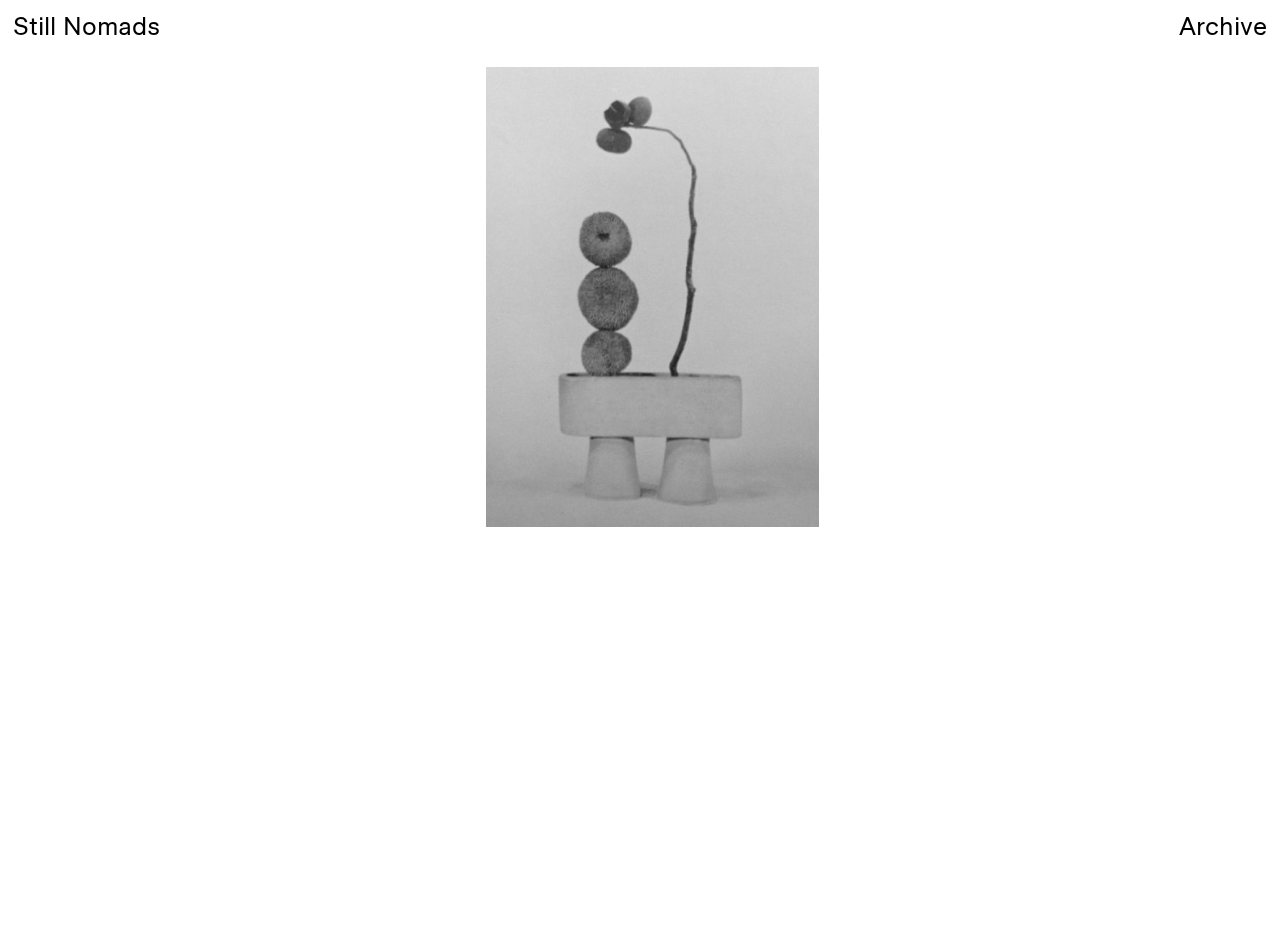
==== commit 4cfa32be: "hide vertical scroll on landing page" ====
--- a/index.html
+++ b/index.html
@@ -19,19 +19,20 @@
       <li class="2015"><p>2015</p></li>
       <li><p>2014</p></li>
     </div>
-    <div class="img-container">
-      <div class="solo-img">
-        <img src="assets/images/7.jpg"></img>
-      </div>
-    </div>
-
     <div class="about">
       <p>
         STILL NOMADS is an African artist collective based on Wurundjeri and Boonwurrung lands. It seeks to cultivate space for young artists and art lovers to explore and experience various art forms.
         <!-- <br><br>Still Nomads acknowledges the Wurundjeri-Willam people of the Kulin nation as the traditional custodians of the land on which we live and work. we acknowledge their continuing connection to land, waterways and community and pay our respects to Elders past, present and emerging. -->
       </p>
+      <!-- <div class="logo"><img src="assets/images/sn-logo.png"></img></div> -->
+    </div>
+    <div class="img-container">
+      <div class="solo-img">
+        <img src="assets/images/27.jpg"></img>
+      </div>
     </div>
   </nav>
+
 
   <body>
   </div>
--- a/assets/style.css
+++ b/assets/style.css
@@ -7,14 +7,14 @@
 
 html {
   font-size: 1vw;
-   background: #fff;
+   /* background: linear-gradient(5deg, #3c8df4 0%, #f7d79c 51%, #e688a3 85%); */
 }
 
 body{
   padding: 1rem;
   overflow-x: hidden;
-  display: grid;
-  /* background: linear-gradient(5deg, #3c8df4 0%, #f7d79c 51%, #e688a3 85%); */
+  /* display: grid; */
+
 }
 
 nav{
@@ -37,8 +37,8 @@
 
 p{
   font-family: 'RJMyth';
-  font-size: 1.5rem;
-  line-height: 1.8rem;
+  font-size: 2vw;
+  line-height: 2.2vw;
   color: black;
 }
 
@@ -49,14 +49,16 @@
 
 .img-container{
   display: flex;
-    justify-content: center;
-}
+  justify-content: center;
+}
+
 .solo-img{
-  width: 40vw;
+  width: 30vw;
+
 }
 
 .solo-img img{
-  width: 40vw;
+  width: 30vw;
 }
 
 .archivee{
@@ -84,7 +86,7 @@
 }
 
 li:hover{
-  color: blue;
+  font-style: italic;
 }
 
 .dot{
@@ -133,6 +135,10 @@
   visibility: visible;
 }
 
+.heading:hover{
+    font-style: italic;
+}
+
 .about{
   visibility: hidden;
   bottom: 0;
@@ -179,15 +185,17 @@
 }
 
 #year-a{
-  visibility: hidden;
+  display: none;
 }
 
 #year-b{
-  visibility: hidden;
+  /* visibility: hidden; */
+  display: none;
 }
 
 #year-c{
-  visibility: hidden;
+  display: none;
+  /* visibility: hidden; */
 }
 
 .m-fadeOut {
@@ -208,19 +216,22 @@
 }
 
 .gallery:nth-of-type(1){
-  visibility: hidden;
+  /* visibility: hidden; */
   top: 0;
+  display: none;
 }
 
 .gallery:nth-of-type(2){
   position: absolute;
   top: 0;
   /* visibility: hidden; */
+  display: none;
 }
 
 .gallery:nth-of-type(3){
   position: absolute;
   top: 0;
+  display: none;
 }
 
 .gallery__img {
@@ -428,3 +439,22 @@
     grid-row-start: 22;
     grid-row-end: 24;
 }
+
+@media only screen and (max-device-width: 600px) {
+
+/* body {
+  padding: 3vw;
+} */
+
+.solo-img{
+    width: 70vw;
+  }
+
+.solo-img img{
+    width: 70vw;
+}
+
+p{
+  font-size: 4vw;
+  line-height: 4.3vw;
+}
